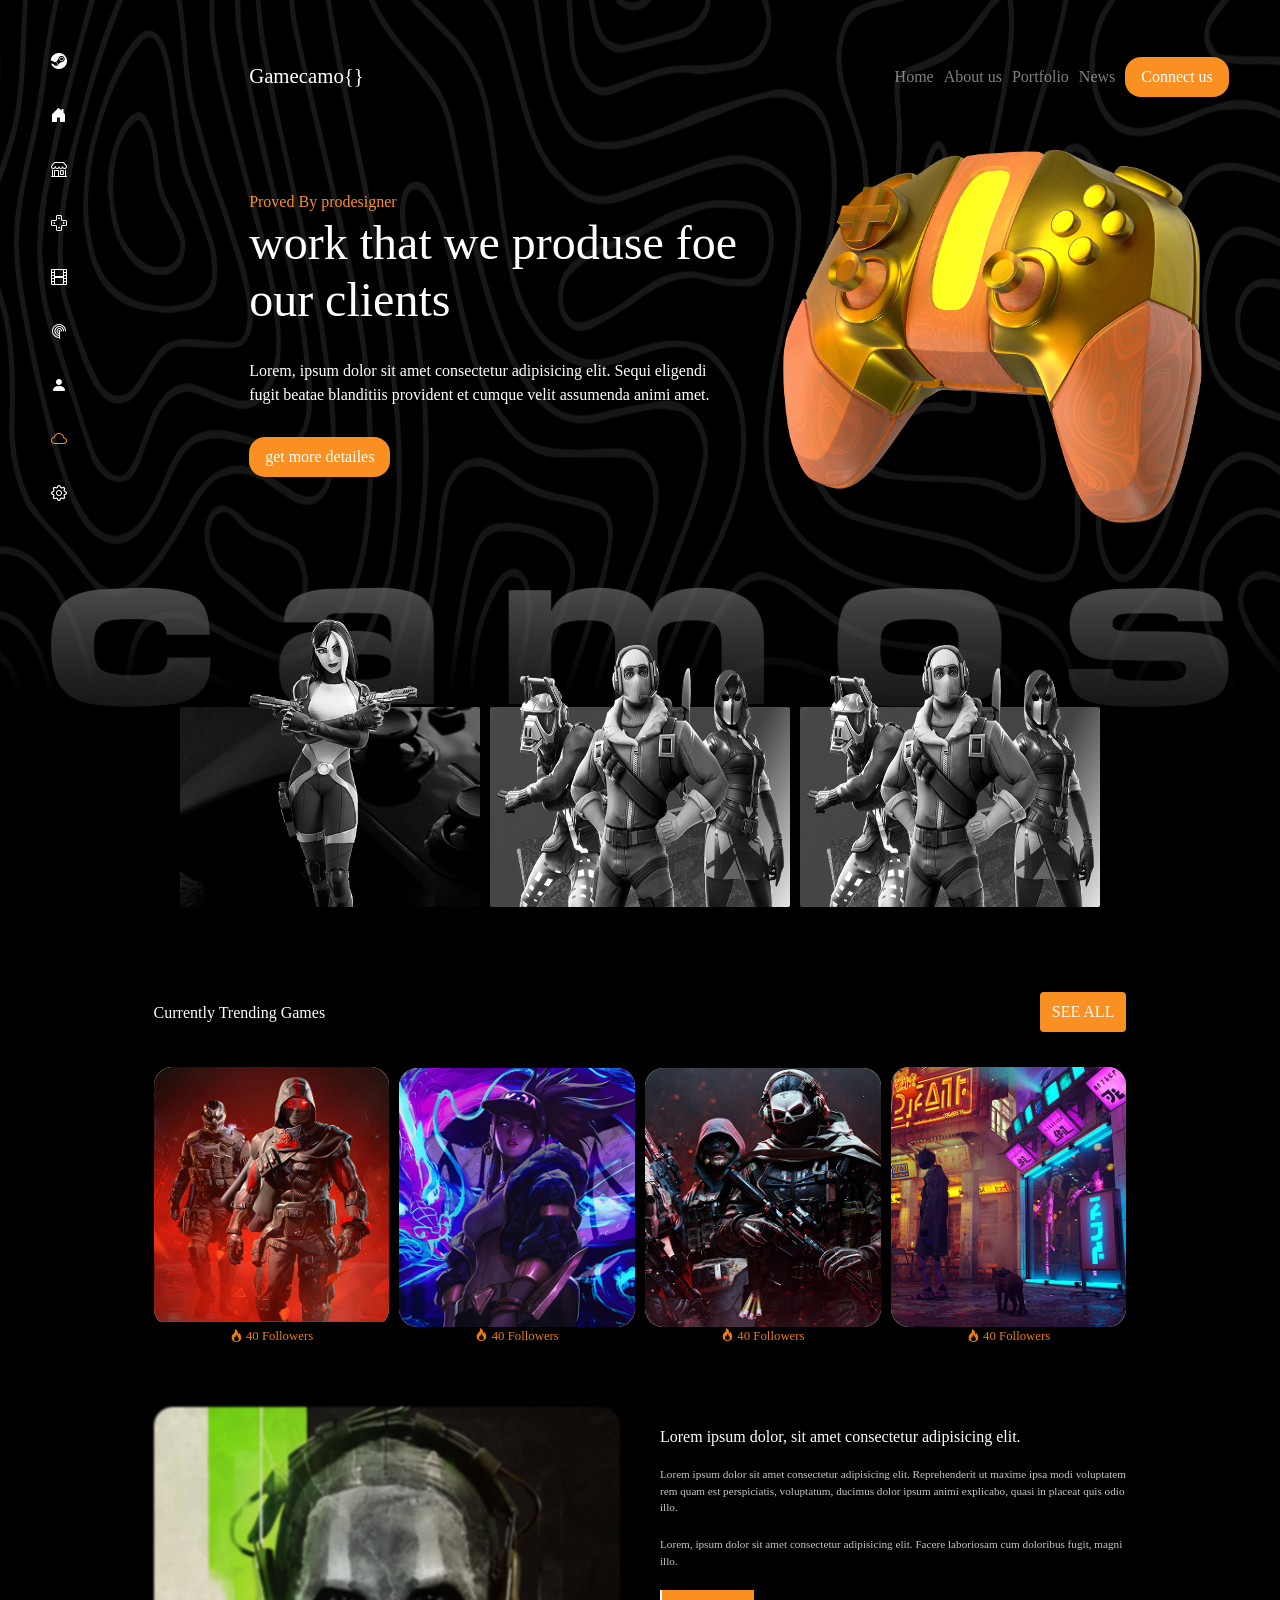
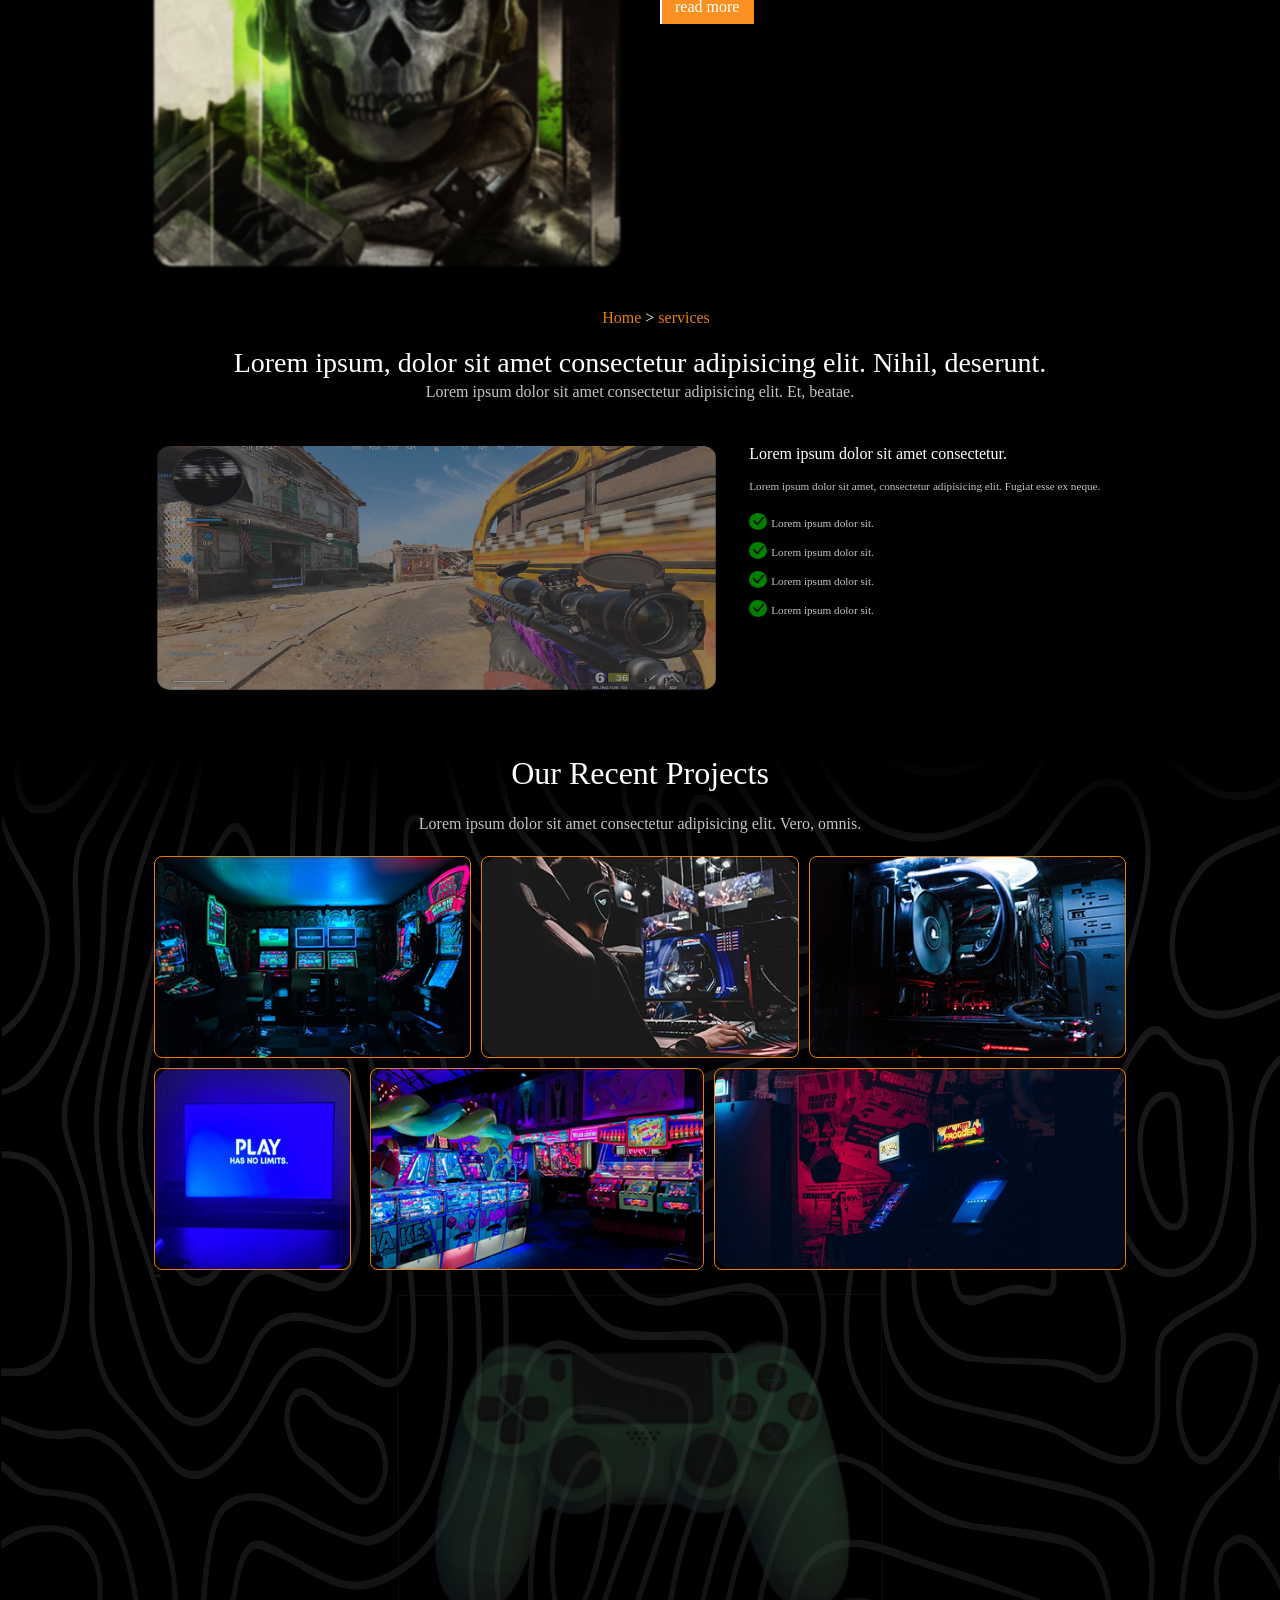
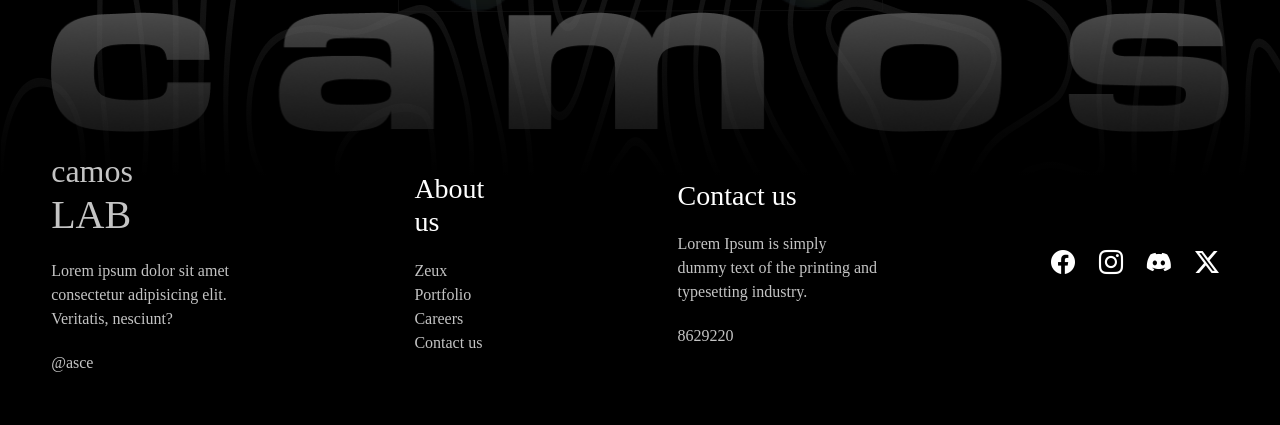
==== index.html @ ca94d0db "gaming-platform" ====
<!DOCTYPE html>
<html lang="en">

<head>
    <meta charset="UTF-8">
    <meta name="viewport" content="width=device-width, initial-scale=1.0">
    <meta name="keywords" content="gaming platform, online games, play online, competitive gaming, game library">
    <meta name="description"content="A next-level gaming platform where you can play, compete, and connect with gamers worldwide.">
    <meta name="author" content="Alireza">
    <link rel="stylesheet" href="./node_modules/bootstrap/dist/css/bootstrap.min.css">
    <link rel="stylesheet" href="https://cdn.jsdelivr.net/npm/bootstrap-icons@1.13.1/font/bootstrap-icons.min.css">
    <link rel="stylesheet" href="./main/main.css">
    <title>gaming platform</title>
</head>

<body>
    <header class="header">
        <div class="mobile_menu">
            <label for="search"><i class="bi bi-search"></i></label>
            <input type="search" id="search">
            <button type="button" class="btn " data-bs-toggle="modal" data-bs-target="#exampleModal">
                discover
                <i class="bi bi-chevron-down"></i>
            </button>
        </div>
        <div class="container_2">
            <div class="header__grid_show">
                <nav class="header__grid_show--navbar">
                    <h1>Gamecamo{}</h1>
                    <nav>
                        <ul>
                            <li><a href="#">
                                    <div class="line"></div>
                                    Home
                                </a></li>
                            <li><a href="#">
                                    <div class="line"></div>
                                    About us
                                </a></li>
                            <li><a href="#">
                                    <div class="line"></div>
                                    Portfolio
                                </a></li>
                            <li><a href="#">
                                    <div class="line"></div>
                                    News
                                </a></li>
                        </ul>
                        <button>Connect us</button>
                    </nav>
                </nav>
                <section class="header__grid_show--icons">
                    <a href="#"><i class="bi bi-steam"></i></a>
                    <a href="#"><i class="bi bi-house-door-fill"></i></a>
                    <a href="#"><i class="bi bi-shop"></i></a>
                    <a href="#"><i class="bi bi-dpad"></i></a>
                    <a href="#"><i class="bi bi-film"></i></a>
                    <a href="#"><i class="bi bi-radar"></i></a>
                    <a href="#"><i class="bi bi-person-fill"></i></a>
                    <a href="#"><i class="bi bi-cloud"></i></a>
                    <a href="#"><i class="bi bi-gear"></i></a>
                </section>
                <section class="header__grid_show--gamepad">
                    <div class="gamepad_texts">
                        <span>Proved By prodesigner</span>
                        <h1>work that we produse foe our clients</h1>
                        <p>Lorem, ipsum dolor sit amet consectetur adipisicing elit. Sequi eligendi fugit beatae
                            blanditiis provident et cumque velit assumenda animi amet.</p>
                        <button>get more detailes</button>
                    </div>
                    <div class="gamepad_img">
                        <img src="./img/Joystick 1.png" alt="gold_game_pad" loading="lazy">
                    </div>
                </section>
            </div>
        </div>
    </header>
    <div class="modal fade" id="exampleModal" tabindex="-1" aria-labelledby="exampleModalLabel" aria-hidden="true">
        <div class="modal-dialog">
            <div class="modal-content">
                <div class="modal-body">
                    <h3><a href="#">discover</a></h3>
                    <h3><a href="#">browse</a></h3>
                    <h3><a href="#">news</a></h3>
                </div>
            </div>
        </div>
    </div>
    <section class="camos_gallery">
        <div class="container_2">
            <div class="gallery_section">
                <div class="gallery_section__camos_top">
                    <img src="./img/camos.png" alt="camos" loading="lazy">
                </div>
                <div class="gallery_section__gallery_bottom">
                    <div class="gallery_section__gallery_bottom--bg_images">
                        <img src="./img/Fortnite-Skin-PNG-HD 1.png" alt="skin_fortnite" loading="lazy">
                    </div>
                    <div class="gallery_section__gallery_bottom--bg_images2">
                        <img src="./img/Fortnite-Transparent 1.png" alt="skin_fortnite" loading="lazy">
                    </div>
                    <div class="gallery_section__gallery_bottom--bg_images3">
                        <img src="./img/Fortnite-Transparent 1.png" alt="skin_fortnite" loading="lazy">
                    </div>
                </div>
            </div>
        </div>
    </section>
    <section class="games">
        <div class="container_1">
            <div class="trending">
                <div class="trending__top">
                    <h5>Currently Trending Games</h5>
                    <button>SEE ALL</button>
                </div>
                <div class="trending__games">
                    <div class="trending__games--trends">
                        <img src="./img/sec_2_1.png" alt="game1" loading="lazy">
                        <div class="text_trends">
                            <i class="bi bi-fire"></i>
                            <span>40 Followers</span>
                        </div>
                    </div>
                    <div class="trending__games--trends">
                        <img src="./img/sec_2_2.png" alt="game1" loading="lazy">
                        <div class="text_trends">
                            <i class="bi bi-fire"></i>
                            <span>40 Followers</span>
                        </div>
                    </div>
                    <div class="trending__games--trends">
                        <img src="./img/sec_2_3.png" alt="game1" loading="lazy">
                        <div class="text_trends">
                            <i class="bi bi-fire"></i>
                            <span>40 Followers</span>
                        </div>
                    </div>
                    <div class="trending__games--trends">
                        <img src="./img/sec_2_4.png" alt="game1" loading="lazy">
                        <div class="text_trends">
                            <i class="bi bi-fire"></i>
                            <span>40 Followers</span>
                        </div>
                    </div>
                </div>
            </div>
        </div>
    </section>
    <section class="call_of_duty">
        <div class="container_1">
            <div class="ghost">
                <div class="ghost__image">
                    <img src="./img/sec_3_ghost.png" alt="ghost" loading="lazy">
                </div>
                <div class="ghost__texts">
                    <h5>Lorem ipsum dolor, sit amet consectetur adipisicing elit.</h5>
                    <p>Lorem ipsum dolor sit amet consectetur adipisicing elit. Reprehenderit ut maxime ipsa modi
                        voluptatem rem quam est perspiciatis, voluptatum, ducimus dolor ipsum animi explicabo, quasi in
                        placeat quis odio illo.</p>
                    <p>Lorem, ipsum dolor sit amet consectetur adipisicing elit. Facere laboriosam cum doloribus fugit,
                        magni illo.</p>
                    <button>read more</button>
                </div>
            </div>
        </div>
    </section>
    <section class="gameplay">
        <div class="container_1">
            <div class="sec_gameplay">
                <nav class="sec_gameplay__breakcrump">
                    <ol>
                        <li><a href="#">Home</a></li>
                        <span>></span>
                        <li><a href="#">services</a></li>
                    </ol>
                </nav>
                <h3>Lorem ipsum, dolor sit amet consectetur adipisicing elit. Nihil, deserunt.</h3>
                <p>Lorem ipsum dolor sit amet consectetur adipisicing elit. Et, beatae.</p>
                <div class="sec_gameplay__about_game">
                    <div class="sec_gameplay__about_game--video_game">
                        <img src="./img/sec_4_gameplay.png" alt="gameplay" loading="lazy">
                    </div>
                    <div class="sec_gameplay__about_game--rating_game">
                        <h2>Lorem ipsum dolor sit amet consectetur.</h2>
                        <p>Lorem ipsum dolor sit amet, consectetur adipisicing elit. Fugiat esse ex neque.</p>
                        <div class="game_checks">
                            <i class="bi bi-check-lg"></i>
                            <span>Lorem ipsum dolor sit.</span>
                        </div>
                        <div class="game_checks">
                            <i class="bi bi-check-lg"></i>
                            <span>Lorem ipsum dolor sit.</span>
                        </div>
                        <div class="game_checks">
                            <i class="bi bi-check-lg"></i>
                            <span>Lorem ipsum dolor sit.</span>
                        </div>
                        <div class="game_checks">
                            <i class="bi bi-check-lg"></i>
                            <span>Lorem ipsum dolor sit.</span>
                        </div>
                    </div>
                </div>
            </div>
        </div>
    </section>
    <section class="pastime">
        <div class="container_1">
            <section class="gallery_grid">
                <h2>Our Recent Projects</h2>
                <p>Lorem ipsum dolor sit amet consectetur adipisicing elit. Vero, omnis.</p>
                <div class="gallery_grid__grid_images">
                    <img class="gallery_grid__grid_images--image1" src="./img/sec_5_grid_img1.png" alt="game_setup"
                        loading="lazy">
                    <img class="gallery_grid__grid_images--image2" src="./img/sec_5_grid_img2.png" alt="gamer"
                        loading="lazy">
                    <img class="gallery_grid__grid_images--image3" src="./img/sec_5_grid_img3.png" alt="pc"
                        loading="lazy">
                    <img class="gallery_grid__grid_images--image4" src="./img/sec_5_grid_img4.png" alt="ps_screen"
                        loading="lazy">
                    <img class="gallery_grid__grid_images--image5" src="./img/sec_5_grid_img5.png" alt="gamenet"
                        loading="lazy">
                    <img class="gallery_grid__grid_images--image6" src="./img/sec_5_grid_img6.png" alt="consule"
                        loading="lazy">
                </div>
                <div id="carouselExampleIndicators" class="carousel slide">
                    <div class="carousel-indicators">
                        <button type="button" data-bs-target="#carouselExampleIndicators" data-bs-slide-to="0"
                            class="active bg-primary" aria-current="true" aria-label="Slide 1"></button>
                        <button type="button" data-bs-target="#carouselExampleIndicators" data-bs-slide-to="1"
                            aria-label="Slide 2" class="bg-primary"></button>
                        <button type="button" data-bs-target="#carouselExampleIndicators" data-bs-slide-to="2"
                            aria-label="Slide 3" class="bg-primary"></button>
                    </div>
                    <div class="carousel-inner">
                        <div class="carousel-item active">
                            <img src="./img/ghost.avif" class="d-block w-50 mx-auto rounded" alt="ghost-of-tsushima" loading="lazy">
                        </div>
                        <div class="carousel-item">
                            <img src="./img/godofwar.avif" class="d-block w-50 mx-auto rounded" alt="god-of-war" loading="lazy">
                        </div>
                        <div class="carousel-item">
                            <img src="./img/EGS_AlanWakealan_wake.jpg" class="d-block w-50 mx-auto rounded" alt="alan-wake" loading="lazy">
                        </div>
                    </div>
                </div>ّ
            </section>
            <section class="pastime_bottom">
                <img class="pastime_bottom__gamepad" src="./img/game_pad.png" alt="gamepad_opacity_50" loading="lazy">
            </section>
        </div>
    </section>
    <footer class="footer">
        <div class="container_2">
            <div class="footer_items">
                <div class="footer_items__image">
                    <img src="./img/camos.png" alt="camos" loading="lazy">
                </div>
                <div class="footer_items__lists">
                    <div class="footer_items__lists--list_1">
                        <h2>camos</h2>
                        <h1>lab</h1>
                        <p>Lorem ipsum dolor sit amet consectetur adipisicing elit. Veritatis, nesciunt?</p>
                        <span>@asce</span>
                    </div>
                    <div class="footer_items__lists--list_2">
                        <h3>About us</h3>
                        <ul>
                            <li><a href="#">Zeux</a></li>
                            <li><a href="#">Portfolio</a></li>
                            <li><a href="#">Careers</a></li>
                            <li><a href="#">Contact us</a></li>
                        </ul>
                    </div>
                    <div class="footer_items__lists--list_3">
                        <h3>Contact us</h3>
                        <p>Lorem Ipsum is simply dummy text of the printing and typesetting industry. </p>
                        <span>8629220</span>
                    </div>
                    <div class="footer_items__lists--list_4">
                        <a href="#">
                            <i class="bi bi-facebook"></i>
                        </a>
                        <a href="#">
                            <i class="bi bi-instagram"></i>
                        </a>
                        <a href="#">
                            <i class="bi bi-discord"></i>
                        </a>
                        <a href="#">
                            <i class="bi bi-twitter-x"></i>
                        </a>

                    </div>
                </div>
            </div>
        </div>
    </footer>
    <script src="./node_modules/bootstrap/dist/js/bootstrap.bundle.js"></script>
</body>

</html>
---- main/main.css ----
body {
  margin: 0;
}

p, h1, h2, h3, h4, h5, h6, figure {
  margin: 0;
  padding: 0;
}

ul {
  margin: 0;
  padding: 0;
}

@font-face {
  font-family: "yekan";
  src: url(../font/Yekan.woff);
  src: url(../font/Yekan.ttf);
  src: url(../font/Yekan.eot);
}
* {
  box-sizing: border-box;
  font-family: "yekan";
  scroll-behavior: smooth;
}

.container_1 {
  margin: 0 12%;
}

.container_2 {
  margin: 0 4%;
}

body {
  overflow-x: hidden;
}

.buttons, .header__grid_show--gamepad .gamepad_texts > button, .header__grid_show--navbar > nav > button {
  font-weight: 500;
  background-color: #FA9021;
  color: #FFFFFF;
  padding: 8px 16px;
  border-radius: 16px;
  border: none;
  cursor: pointer;
  transition: all 0.2s ease-in-out;
}
.buttons:hover, .header__grid_show--gamepad .gamepad_texts > button:hover, .header__grid_show--navbar > nav > button:hover {
  background-color: #FFFFFF;
  color: #000000;
  transition: all 0.2s ease-in-out;
}

.header {
  background-color: #000000;
  background-image: url(../img/VECTOR.png);
  background-repeat: repeat-x;
  background-position: center;
  padding-bottom: 100px;
}
.header .mobile_menu {
  display: none;
}
.header__grid_show {
  display: grid;
  grid-template-columns: repeat(6, 1fr);
  grid-template-rows: repeat(5, 1fr);
  grid-column-gap: 10px;
  grid-row-gap: 0px;
}
.header__grid_show--navbar {
  grid-area: 1/2/2/7;
  display: flex;
  align-items: center;
  justify-content: space-between;
  padding: 20px 0 0 0;
}
.header__grid_show--navbar > h1 {
  color: #FFFFFF;
  font-size: 1.3rem;
  cursor: pointer;
}
.header__grid_show--navbar > nav {
  display: flex;
  align-items: center;
  gap: 10px;
}
.header__grid_show--navbar > nav > ul {
  display: flex;
  align-items: center;
  gap: 10px;
  list-style: none;
}
.header__grid_show--navbar > nav > ul > li > a {
  position: relative;
  color: #FFFFFF;
  opacity: 0.5;
  text-decoration: none;
  transition: all 0.2s ease-in-out;
  -o-transition: all 0.2s ease-in-out;
  -ms-transition: all 0.2s ease-in-out;
  -moz-transition: all 0.2s ease-in-out;
  -webkit-transition: all 0.2s ease-in-out;
}
.header__grid_show--navbar > nav > ul > li > a:hover {
  opacity: 1;
}
.header__grid_show--navbar > nav > ul > li > a:hover .line {
  width: 100%;
}
.header__grid_show--navbar > nav > ul > li > a .line {
  position: absolute;
  left: 0;
  bottom: 0;
  background-color: #FA9021;
  width: 0%;
  height: 1px;
  transition: all 0.2s ease-in-out;
  -o-transition: all 0.2s ease-in-out;
  -ms-transition: all 0.2s ease-in-out;
  -moz-transition: all 0.2s ease-in-out;
  -webkit-transition: all 0.2s ease-in-out;
}
.header__grid_show--icons {
  grid-area: 1/1/6/2;
  padding-top: 20px;
}
.header__grid_show--icons > a {
  text-decoration: none;
  color: #FFFFFF;
  display: block;
  margin-top: 30px;
  transition: all 0.2s ease-in-out;
  -o-transition: all 0.2s ease-in-out;
  -ms-transition: all 0.2s ease-in-out;
  -moz-transition: all 0.2s ease-in-out;
  -webkit-transition: all 0.2s ease-in-out;
}
.header__grid_show--icons > a:hover {
  color: #FA9021;
  transform: scale(1.02);
}
.header__grid_show--icons > a:nth-child(8) {
  color: #FA9021;
}
.header__grid_show--icons > a:nth-child(8):hover {
  color: #FFFFFF;
  filter: drop-shadow(0px 0px 2px #FA9021);
}
.header__grid_show--gamepad {
  grid-area: 2/2/5/7;
  display: flex;
  align-items: center;
  justify-content: start;
  width: 100%;
}
.header__grid_show--gamepad .gamepad_texts {
  width: 50%;
}
.header__grid_show--gamepad .gamepad_texts > span {
  color: #FA9021;
}
.header__grid_show--gamepad .gamepad_texts > h1 {
  color: #FFFFFF;
  font-size: 3rem;
}
.header__grid_show--gamepad .gamepad_texts p {
  color: #FFFFFF;
  padding: 30px 0;
}
.header__grid_show--gamepad .gamepad_img {
  width: 50%;
}
.header__grid_show--gamepad .gamepad_img > img {
  width: 100%;
  height: 400px;
  -o-object-fit: contain;
     object-fit: contain;
}

.camos_gallery {
  padding-bottom: 50px;
  margin-top: -180px;
  background: linear-gradient(180deg, rgba(0, 0, 0, 0) 0 10%, #000000 30% 100%);
}
.camos_gallery .gallery_section {
  width: 100%;
}
.camos_gallery .gallery_section__camos_top {
  width: 100%;
}
.camos_gallery .gallery_section__camos_top > img {
  width: 100%;
}
.camos_gallery .gallery_section__gallery_bottom {
  display: flex;
  align-items: end;
  justify-content: center;
  gap: 10px;
  width: 100%;
}
.camos_gallery .gallery_section__gallery_bottom--bg_images {
  filter: grayscale(1);
  width: 300px;
  height: 200px;
  background-image: url(../img/Rectangle\ 9.png);
  background-repeat: no-repeat;
  background-position-y: start;
  background-position-x: center;
  border-radius: 2px;
  transition: all 0.2s ease-in-out;
  -o-transition: all 0.2s ease-in-out;
  -ms-transition: all 0.2s ease-in-out;
  -moz-transition: all 0.2s ease-in-out;
  -webkit-transition: all 0.2s ease-in-out;
}
.camos_gallery .gallery_section__gallery_bottom--bg_images:hover {
  filter: grayscale(0);
}
.camos_gallery .gallery_section__gallery_bottom--bg_images > img {
  height: 300px;
  width: 100%;
  position: relative;
  bottom: 100px;
}
.camos_gallery .gallery_section__gallery_bottom--bg_images2 {
  filter: grayscale(1);
  width: 300px;
  height: 200px;
  background-image: url(../img/gradiand_bg.png);
  background-repeat: no-repeat;
  background-position-y: bottom;
  background-position-x: center;
  border-radius: 2px;
  transition: all 0.2s ease-in-out;
  -o-transition: all 0.2s ease-in-out;
  -ms-transition: all 0.2s ease-in-out;
  -moz-transition: all 0.2s ease-in-out;
  -webkit-transition: all 0.2s ease-in-out;
}
.camos_gallery .gallery_section__gallery_bottom--bg_images2:hover {
  filter: grayscale(0);
}
.camos_gallery .gallery_section__gallery_bottom--bg_images2 > img {
  width: 100%;
  height: 300px;
  position: relative;
  bottom: 100px;
}
.camos_gallery .gallery_section__gallery_bottom--bg_images3 {
  filter: grayscale(1);
  width: 300px;
  height: 200px;
  background-image: url(../img/gradiand_bg.png);
  background-repeat: no-repeat;
  background-position-y: bottom;
  background-position-x: center;
  border-radius: 2px;
  transition: all 0.2s ease-in-out;
  -o-transition: all 0.2s ease-in-out;
  -ms-transition: all 0.2s ease-in-out;
  -moz-transition: all 0.2s ease-in-out;
  -webkit-transition: all 0.2s ease-in-out;
}
.camos_gallery .gallery_section__gallery_bottom--bg_images3:hover {
  filter: grayscale(0);
}
.camos_gallery .gallery_section__gallery_bottom--bg_images3 > img {
  height: 300px;
  width: 100%;
  position: relative;
  bottom: 100px;
}

.games {
  padding: 20px 0;
  background-color: #000000;
}
.games .trending__top {
  display: flex;
  align-items: center;
  justify-content: space-between;
}
.games .trending__top > h5 {
  color: #FFFFFF;
  margin: 15px 0;
  font-size: 1rem;
}
.games .trending__top > button {
  background-color: #FA9021;
  color: #FFFFFF;
  margin: 15px 0;
  padding: 8px 12px;
  border: none;
  border-radius: 4px;
  box-shadow: inset 0 0 0 #FFFFFF;
  transition: all 0.4s ease-in-out;
  -o-transition: all 0.4s ease-in-out;
  -ms-transition: all 0.4s ease-in-out;
  -moz-transition: all 0.4s ease-in-out;
  -webkit-transition: all 0.4s ease-in-out;
}
.games .trending__top > button:hover {
  color: #E87D0E;
  box-shadow: inset 0 -40px 0 #FFFFFF;
}
.games .trending__games {
  display: flex;
  align-items: center;
  margin: 20px 0;
  gap: 10px;
  width: 100%;
}
.games .trending__games--trends {
  width: 25%;
}
.games .trending__games--trends > img {
  width: 100%;
  filter: drop-shadow(0 0 0 whitesmoke);
  transform: translate(0px);
  transition: all 0.2s ease-in-out;
  -o-transition: all 0.2s ease-in-out;
  -ms-transition: all 0.2s ease-in-out;
  -moz-transition: all 0.2s ease-in-out;
  -webkit-transition: all 0.2s ease-in-out;
}
.games .trending__games--trends > img:hover {
  filter: drop-shadow(0 0 2px whitesmoke);
  transform: translateY(-5px);
}
.games .trending__games--trends .text_trends {
  color: #E87D0E;
  text-align: center;
  font-size: 0.8rem;
}

.call_of_duty {
  padding: 20px 0;
  background-color: #000000;
}
.call_of_duty .ghost {
  display: flex;
  align-items: start;
  gap: 40px;
  width: 100%;
}
.call_of_duty .ghost:hover .ghost__image {
  filter: blur(0px);
}
.call_of_duty .ghost__image {
  width: 50%;
  filter: blur(1px);
  transition: all 0.3s ease-in-out;
  -o-transition: all 0.3s ease-in-out;
  -ms-transition: all 0.3s ease-in-out;
  -moz-transition: all 0.3s ease-in-out;
  -webkit-transition: all 0.3s ease-in-out;
}
.call_of_duty .ghost__image > img {
  width: 100%;
}
.call_of_duty .ghost__texts {
  width: 50%;
  color: #FFFFFF;
}
.call_of_duty .ghost__texts > h5 {
  font-size: 1rem;
  margin: 20px 0;
}
.call_of_duty .ghost__texts > p {
  font-size: 0.7rem;
  margin: 20px 0;
  font-weight: 100;
  color: #C4C4C4;
}
.call_of_duty .ghost__texts > button {
  border: none;
  padding: 5px 15px;
  background-color: #FA9021;
  color: #FFFFFF;
  cursor: pointer;
  box-shadow: inset 2px 0 0 #FFFFFF;
  transition: all 0.2s ease-in-out;
  -o-transition: all 0.2s ease-in-out;
  -ms-transition: all 0.2s ease-in-out;
  -moz-transition: all 0.2s ease-in-out;
  -webkit-transition: all 0.2s ease-in-out;
}
.call_of_duty .ghost__texts > button:hover {
  box-shadow: inset 90px 0 10px #FFFFFF;
  color: #E87D0E;
}

.gameplay {
  padding: 20px 0;
  background-color: #000000;
}
.gameplay .sec_gameplay {
  text-align: center;
  color: #FFFFFF;
}
.gameplay .sec_gameplay__breakcrump > ol {
  display: flex;
  justify-content: center;
  gap: 4px;
  list-style: none;
}
.gameplay .sec_gameplay__breakcrump > ol > li > a {
  color: #FFFFFF;
  text-decoration: none;
  color: #E87D0E;
  transition: all 0.2s ease-in-out;
  -o-transition: all 0.2s ease-in-out;
  -ms-transition: all 0.2s ease-in-out;
  -moz-transition: all 0.2s ease-in-out;
  -webkit-transition: all 0.2s ease-in-out;
}
.gameplay .sec_gameplay__breakcrump > ol > li > a:hover {
  color: #C4C4C4;
}
.gameplay .sec_gameplay > p {
  color: #C4C4C4;
}
.gameplay .sec_gameplay__about_game {
  display: flex;
  align-items: start;
  gap: 30px;
  width: 100%;
  margin: 40px 0;
}
.gameplay .sec_gameplay__about_game--video_game {
  width: 60%;
}
.gameplay .sec_gameplay__about_game--video_game > img {
  width: 100%;
  height: 250px;
  -o-object-fit: fill;
     object-fit: fill;
}
.gameplay .sec_gameplay__about_game--rating_game {
  width: 40%;
  text-align: start;
}
.gameplay .sec_gameplay__about_game--rating_game > h2 {
  font-size: 1rem;
  margin-bottom: 15px;
}
.gameplay .sec_gameplay__about_game--rating_game > p {
  font-size: 0.7rem;
  color: #C4C4C4;
  margin-bottom: 15px;
}
.gameplay .sec_gameplay__about_game--rating_game .game_checks {
  margin-bottom: 5px;
}
.gameplay .sec_gameplay__about_game--rating_game .game_checks > i {
  background-color: green;
  color: #000000;
  border-radius: 50%;
  padding: 0 1px;
}
.gameplay .sec_gameplay__about_game--rating_game .game_checks > span {
  font-size: 0.7rem;
  color: #C4C4C4;
}

.pastime {
  background-color: #000000;
  background-image: url(../img/VECTOR.png);
  position: relative;
  padding-bottom: 200px;
}
.pastime::after {
  content: "";
  background: linear-gradient(180deg, #000000 0, rgba(255, 255, 255, 0) 10% 100%);
  position: absolute;
  inset: 0;
  z-index: 1;
}
.pastime .gallery_grid > h2 {
  text-align: center;
  color: #FFFFFF;
  z-index: 2;
  position: relative;
}
.pastime .gallery_grid > p {
  text-align: center;
  color: #C4C4C4;
  padding: 20px 0;
  z-index: 2;
  position: relative;
}
.pastime .gallery_grid__grid_images {
  display: grid;
  grid-template-columns: repeat(3, 1fr);
  grid-template-rows: repeat(2, 1fr);
  grid-column-gap: 10px;
  grid-row-gap: 10px;
  width: 100%;
}
.pastime .gallery_grid__grid_images--image1 {
  width: 100%;
  height: 100%;
  grid-area: 1/1/2/2;
  border: 1px solid #E87D0E;
  border-radius: 8px;
}
.pastime .gallery_grid__grid_images--image2 {
  width: 100%;
  height: 100%;
  grid-area: 1/2/2/3;
  border: 1px solid #E87D0E;
  border-radius: 8px;
}
.pastime .gallery_grid__grid_images--image3 {
  width: 100%;
  height: 100%;
  grid-area: 1/3/2/4;
  border: 1px solid #E87D0E;
  border-radius: 8px;
}
.pastime .gallery_grid__grid_images--image4 {
  width: 62%;
  height: 100%;
  grid-area: 2/1/3/2;
  border: 1px solid #E87D0E;
  border-radius: 8px;
}
.pastime .gallery_grid__grid_images--image5 {
  width: 105%;
  height: 100%;
  grid-area: 2/2/3/3;
  margin-left: -35%;
  border: 1px solid #E87D0E;
  border-radius: 8px;
}
.pastime .gallery_grid__grid_images--image6 {
  width: 130%;
  height: 100%;
  grid-area: 2/3/3/4;
  margin-left: -30%;
  border: 1px solid #E87D0E;
  border-radius: 8px;
}
.pastime .gallery_grid .slide {
  display: none;
}
.pastime .pastime_bottom {
  display: flex;
  flex-direction: column;
  align-items: center;
  width: 100%;
}
.pastime .pastime_bottom__gamepad {
  width: 50%;
  filter: contrast(0.8);
  -o-object-fit: contain;
     object-fit: contain;
}

.footer {
  padding-bottom: 50px;
  margin-top: -200px;
  position: relative;
  background: linear-gradient(180deg, rgba(0, 0, 0, 0) 0, #000000 40% 100%);
}
.footer .footer_items__image {
  width: 100%;
}
.footer .footer_items__image > img {
  width: 100%;
}
.footer .footer_items__lists {
  display: flex;
  align-items: center;
  justify-content: space-between;
  margin-top: 20px;
}
.footer .footer_items__lists--list_1 {
  width: 200px;
  color: #C4C4C4;
}
.footer .footer_items__lists--list_1 > h2 {
  padding: 0;
  margin: 0;
}
.footer .footer_items__lists--list_1 > h1 {
  padding: 0;
  margin: 0;
  text-transform: uppercase;
}
.footer .footer_items__lists--list_1 > p {
  padding: 20px 0;
}
.footer .footer_items__lists--list_2 {
  width: 100px;
}
.footer .footer_items__lists--list_2 > h3 {
  color: #FFFFFF;
  margin-bottom: 20px;
}
.footer .footer_items__lists--list_2 > ul {
  color: #FFFFFF;
  list-style: none;
}
.footer .footer_items__lists--list_2 > ul > li > a {
  text-decoration: none;
  color: #C4C4C4;
}
.footer .footer_items__lists--list_2 > ul > li > a:hover {
  color: #E87D0E;
}
.footer .footer_items__lists--list_3 {
  width: 200px;
}
.footer .footer_items__lists--list_3 > h3 {
  color: #FFFFFF;
}
.footer .footer_items__lists--list_3 > p {
  color: #C4C4C4;
  padding-top: 20px;
}
.footer .footer_items__lists--list_3 > span {
  display: block;
  color: #C4C4C4;
  padding-top: 20px;
}
.footer .footer_items__lists--list_4 > a {
  text-decoration: none;
  color: #FFFFFF;
  margin: 10px;
}
.footer .footer_items__lists--list_4 > a:hover {
  color: #FA9021;
}
.footer .footer_items__lists--list_4 > a > i {
  font-size: 1.5rem;
}

@media (max-width: 768px) {
  .header .mobile_menu {
    position: fixed;
    z-index: 9;
    top: 0;
    display: flex;
    justify-content: start;
    align-items: center;
    width: 100%;
    height: 60px;
    background-color: #000000;
  }
  .header .mobile_menu .bi-search {
    color: #FA9021;
    font-size: 1.5rem;
    padding: 0 0 0 40px;
  }
  .header .mobile_menu > input {
    outline: none;
    border: none;
    background-color: #000000;
    color: #FFFFFF;
  }
  .header .mobile_menu > .btn {
    color: #FFFFFF;
  }
  .header__grid_show {
    padding: 60px 0 60px 0;
    display: flex;
  }
  .header__grid_show--navbar {
    display: none;
  }
  .header__grid_show--icons {
    display: block;
    padding-bottom: 40px;
  }
  .header__grid_show--gamepad .gamepad_texts {
    display: none;
  }
  .header__grid_show--gamepad .gamepad_img {
    width: 100%;
    display: flex;
    justify-content: center;
  }
  .modal-body {
    background-color: #000000;
    padding: 20px;
    box-shadow: 0 0 2px #FA9021;
  }
  .modal-body > h3 {
    padding: 10px 0;
    border-style: none none solid none;
    border-color: #FFFFFF;
    border-width: 1px;
  }
  .modal-body > h3 > a {
    text-decoration: none;
    color: #FFFFFF;
    text-transform: capitalize;
  }
  .camos_gallery {
    background: linear-gradient(180deg, rgba(0, 0, 0, 0) 0, #000000 15% 100%);
  }
  .camos_gallery .gallery_section__gallery_bottom {
    flex-direction: column;
    align-items: center;
    gap: 10px;
    width: 70vw;
    margin: 0 auto;
  }
  .camos_gallery .gallery_section__gallery_bottom--bg_images {
    width: 100%;
    height: 300px;
  }
  .camos_gallery .gallery_section__gallery_bottom--bg_images > img {
    height: 400px;
    width: 100%;
  }
  .camos_gallery .gallery_section__gallery_bottom--bg_images2 {
    margin: 60px auto 0 auto;
    width: 70vw;
    height: 300px;
  }
  .camos_gallery .gallery_section__gallery_bottom--bg_images2 > img {
    height: 400px;
    width: 100%;
  }
  .camos_gallery .gallery_section__gallery_bottom--bg_images3 {
    margin: 60px auto 0 auto;
    width: 70vw;
    height: 300px;
  }
  .camos_gallery .gallery_section__gallery_bottom--bg_images3 > img {
    height: 400px;
    width: 100%;
  }
  .call_of_duty .ghost {
    align-items: center;
    flex-direction: column;
  }
  .call_of_duty .ghost__image {
    width: 80%;
    filter: blur(0px);
  }
  .call_of_duty .ghost__texts {
    width: 80%;
  }
  .gameplay .sec_gameplay__about_game {
    display: flex;
    align-items: center;
    flex-direction: column;
    width: 100%;
  }
  .gameplay .sec_gameplay__about_game--video_game {
    width: 80%;
  }
  .gameplay .sec_gameplay__about_game--rating_game {
    width: 60%;
    text-align: center;
  }
  .pastime .gallery_grid__grid_images {
    display: none;
  }
  .pastime .gallery_grid .slide {
    display: block;
  }
  .footer {
    background: linear-gradient(180deg, rgba(0, 0, 0, 0) 0, #000000 25% 100%);
  }
  .footer .footer_items__lists {
    flex-direction: column;
    align-items: start;
    justify-content: start;
  }
  .footer .footer_items__lists--list_1 {
    width: 100%;
  }
  .footer .footer_items__lists--list_2 {
    width: 100%;
  }
  .footer .footer_items__lists--list_3 {
    width: 100%;
  }
  .footer .footer_items__lists--list_4 {
    margin: 30px 0;
  }
}/*# sourceMappingURL=main.css.map */
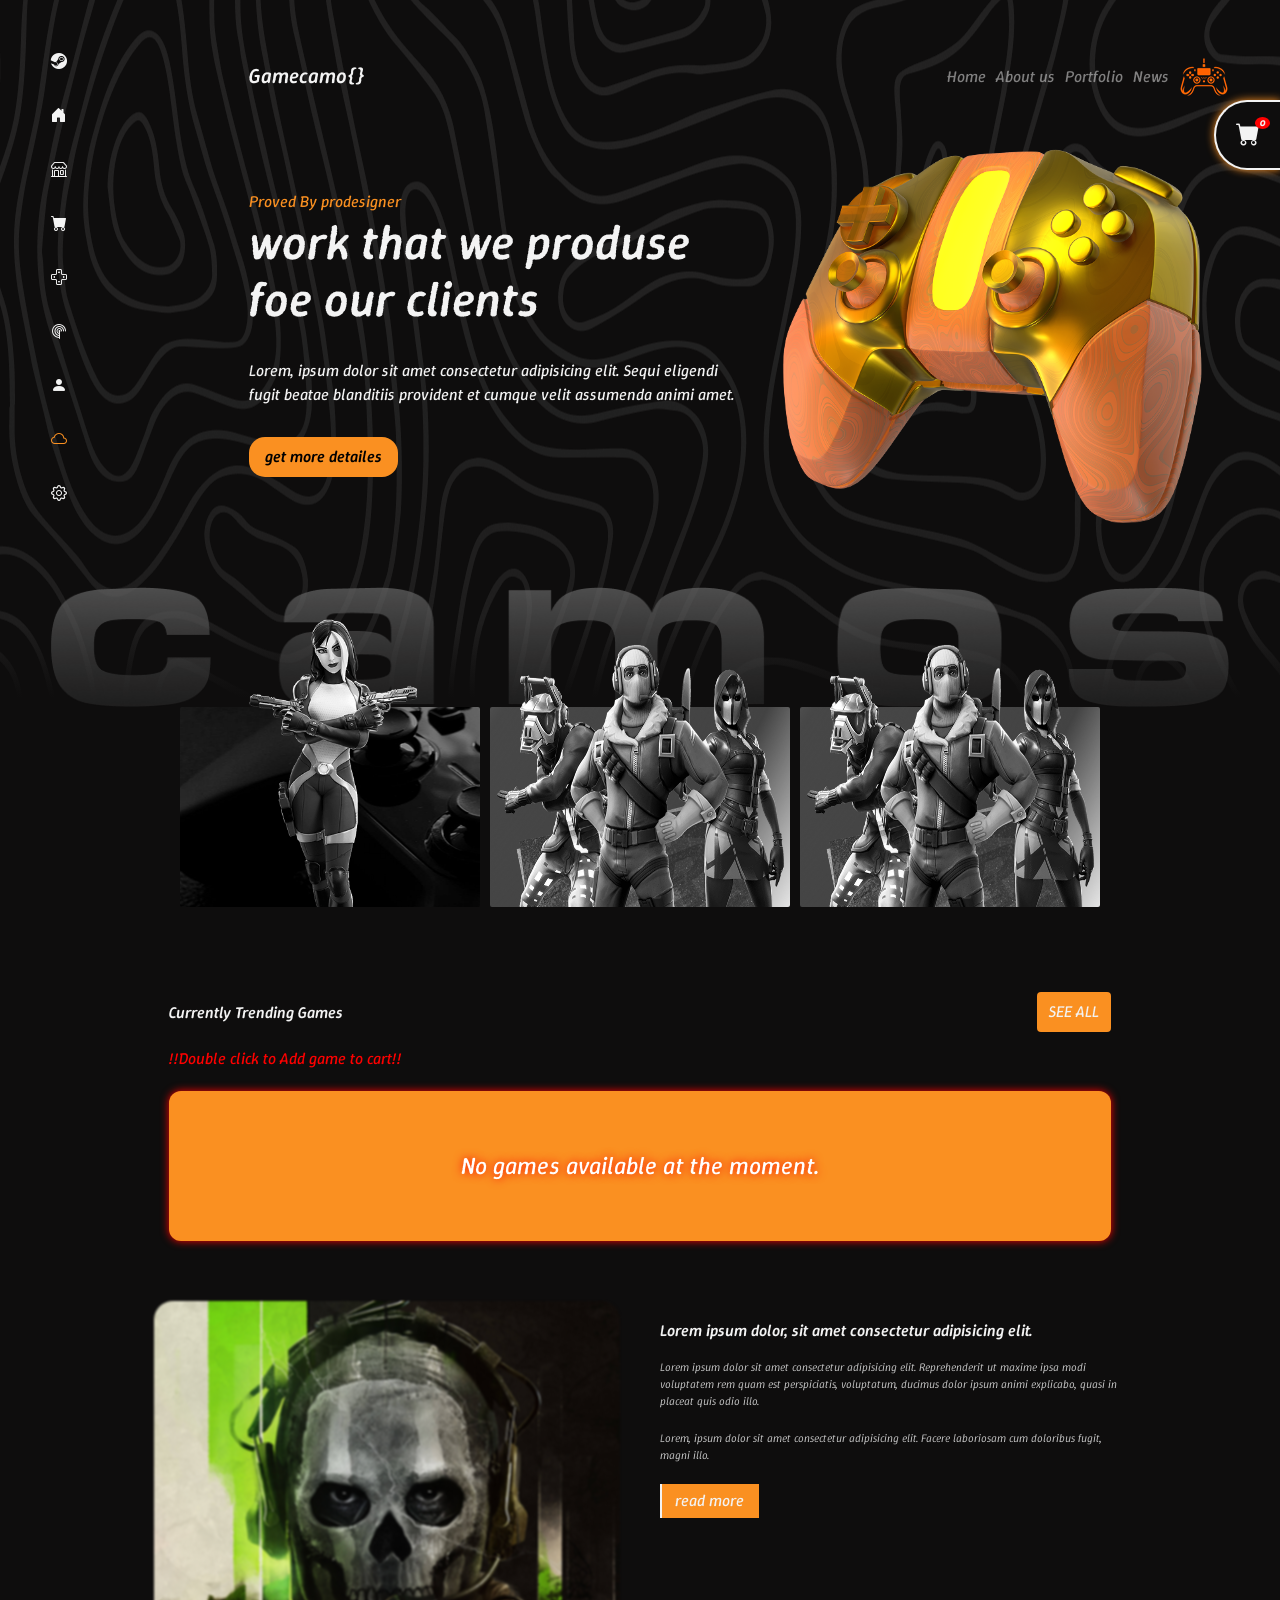
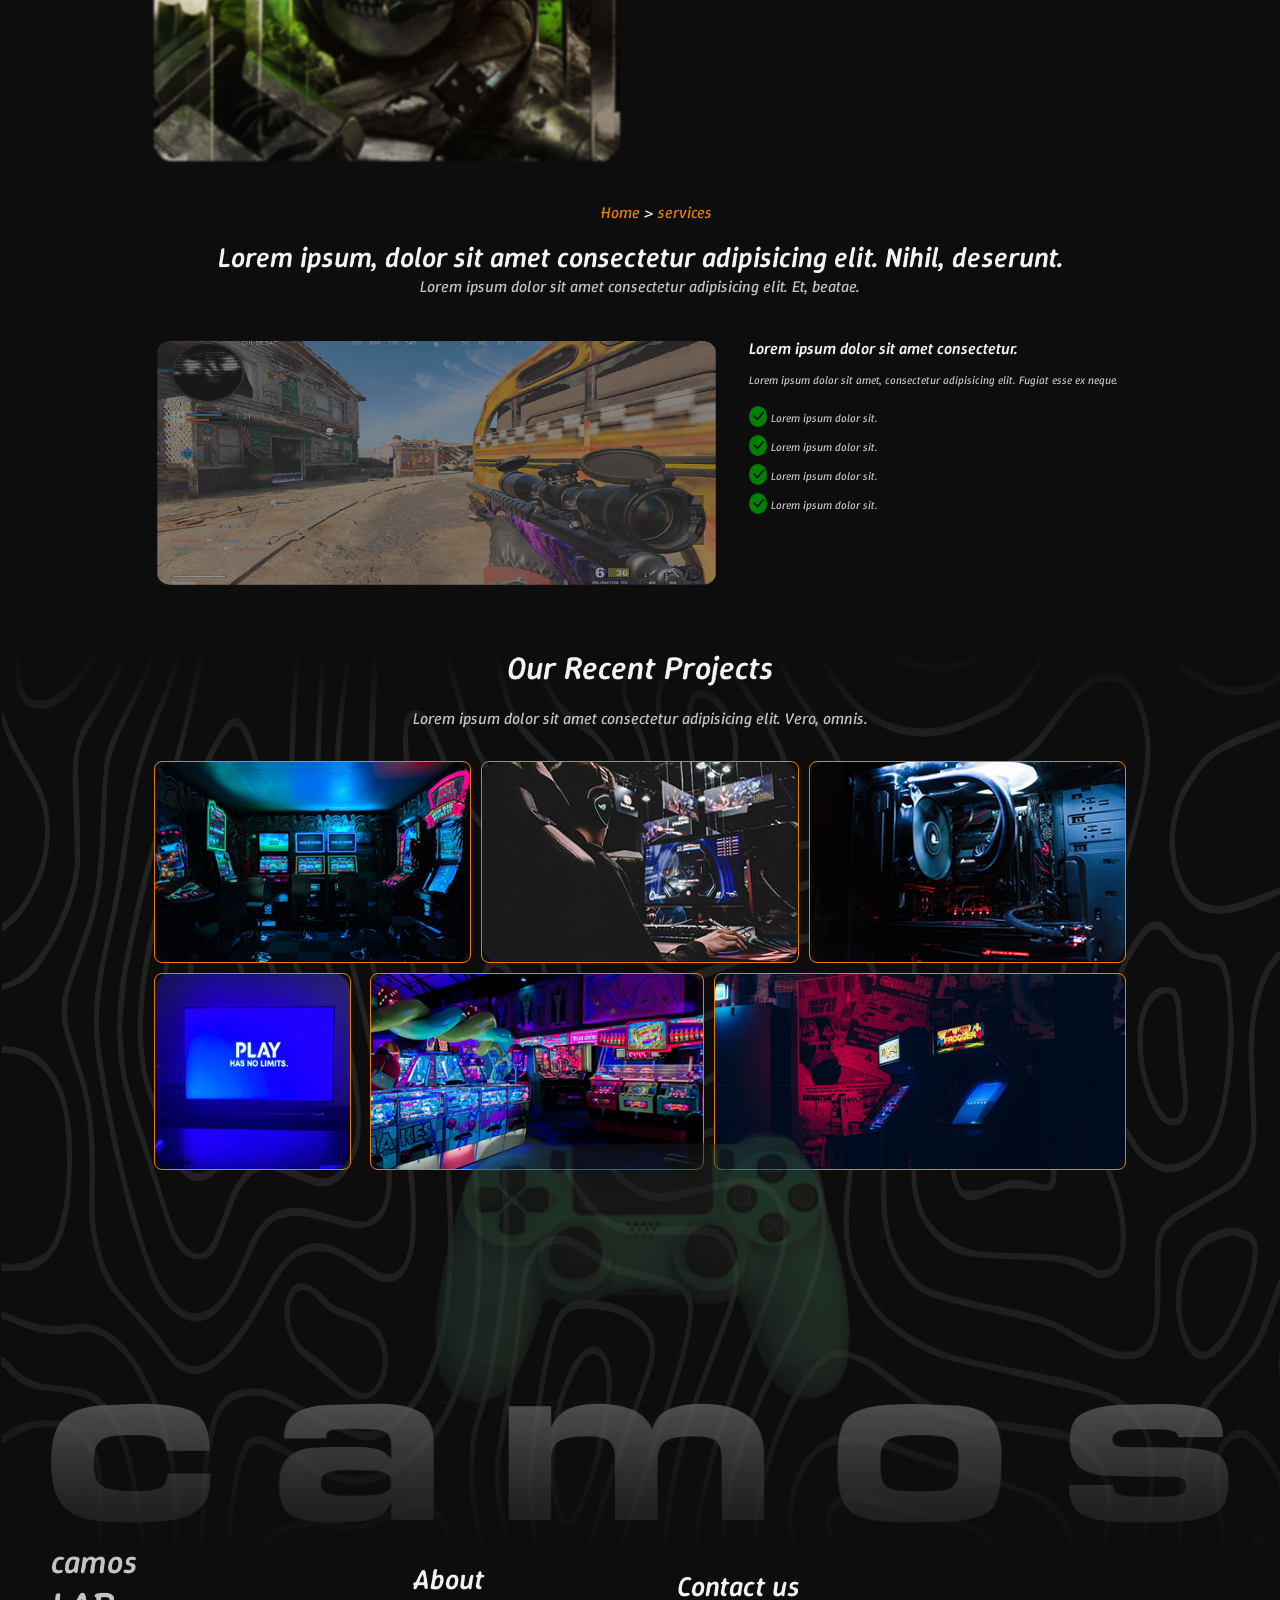
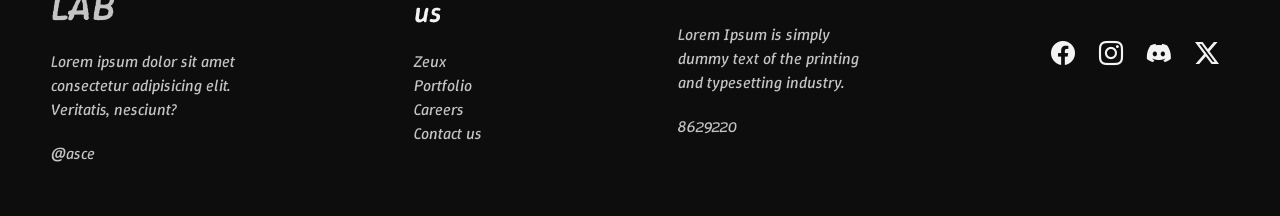
==== commit bbcf7216: "Gaming-platform" ====
--- a/index.html
+++ b/index.html
@@ -5,15 +5,18 @@
     <meta charset="UTF-8">
     <meta name="viewport" content="width=device-width, initial-scale=1.0">
     <meta name="keywords" content="gaming platform, online games, play online, competitive gaming, game library">
-    <meta name="description"content="A next-level gaming platform where you can play, compete, and connect with gamers worldwide.">
+    <meta name="description"
+        content="A next-level gaming platform where you can play, compete, and connect with gamers worldwide.">
     <meta name="author" content="Alireza">
-    <link rel="stylesheet" href="./node_modules/bootstrap/dist/css/bootstrap.min.css">
+    <link rel="Icon" href="./img/favicon.png">
+    <link rel="stylesheet" href="./scr/bootstrap/dist/css/bootstrap.min.css">
     <link rel="stylesheet" href="https://cdn.jsdelivr.net/npm/bootstrap-icons@1.13.1/font/bootstrap-icons.min.css">
     <link rel="stylesheet" href="./main/main.css">
     <title>gaming platform</title>
 </head>
 
 <body>
+    
     <header class="header">
         <div class="mobile_menu">
             <label for="search"><i class="bi bi-search"></i></label>
@@ -22,6 +25,10 @@
                 discover
                 <i class="bi bi-chevron-down"></i>
             </button>
+            <div id="batteryBox">
+                <i class="bi bi-battery-half"></i>
+                <span id="batteryPercent">--%</span>
+            </div>
         </div>
         <div class="container_2">
             <div class="header__grid_show">
@@ -29,32 +36,33 @@
                     <h1>Gamecamo{}</h1>
                     <nav>
                         <ul>
-                            <li><a href="#">
+                            <li><a href="./404_error.html">
                                     <div class="line"></div>
                                     Home
                                 </a></li>
-                            <li><a href="#">
+                            <li><a href="./404_error.html">
                                     <div class="line"></div>
                                     About us
                                 </a></li>
-                            <li><a href="#">
+                            <li><a href="./404_error.html">
                                     <div class="line"></div>
                                     Portfolio
                                 </a></li>
-                            <li><a href="#">
+                            <li><a href="./404_error.html">
                                     <div class="line"></div>
                                     News
                                 </a></li>
                         </ul>
-                        <button>Connect us</button>
+                        <button id="signBtn"><a href="./sign_in.html">Sign in</a></button>
+                        <img id="userImg" src="./img/favicon.png" alt="logged_in" loading="lazy" style="display: none;">
                     </nav>
                 </nav>
                 <section class="header__grid_show--icons">
                     <a href="#"><i class="bi bi-steam"></i></a>
-                    <a href="#"><i class="bi bi-house-door-fill"></i></a>
-                    <a href="#"><i class="bi bi-shop"></i></a>
-                    <a href="#"><i class="bi bi-dpad"></i></a>
-                    <a href="#"><i class="bi bi-film"></i></a>
+                    <a href="./addProduct.html"><i class="bi bi-house-door-fill"></i></a>
+                    <a href="./seeAllGames.html"><i class="bi bi-shop"></i></a>
+                    <a href="./cartPage.html"><i class="bi bi-cart-fill"></i></a>
+                    <a href="./gamersNeeds.html"><i class="bi bi-dpad"></i></a>
                     <a href="#"><i class="bi bi-radar"></i></a>
                     <a href="#"><i class="bi bi-person-fill"></i></a>
                     <a href="#"><i class="bi bi-cloud"></i></a>
@@ -79,9 +87,10 @@
         <div class="modal-dialog">
             <div class="modal-content">
                 <div class="modal-body">
-                    <h3><a href="#">discover</a></h3>
-                    <h3><a href="#">browse</a></h3>
-                    <h3><a href="#">news</a></h3>
+                    <h3><a href="./sign_in.html">sign in</a></h3>
+                    <h3><a href="./404_error.html">discover</a></h3>
+                    <h3><a href="./404_error.html">browse</a></h3>
+                    <h3><a href="./404_error.html">news</a></h3>
                 </div>
             </div>
         </div>
@@ -95,9 +104,11 @@
                 <div class="gallery_section__gallery_bottom">
                     <div class="gallery_section__gallery_bottom--bg_images">
                         <img src="./img/Fortnite-Skin-PNG-HD 1.png" alt="skin_fortnite" loading="lazy">
+
                     </div>
                     <div class="gallery_section__gallery_bottom--bg_images2">
                         <img src="./img/Fortnite-Transparent 1.png" alt="skin_fortnite" loading="lazy">
+
                     </div>
                     <div class="gallery_section__gallery_bottom--bg_images3">
                         <img src="./img/Fortnite-Transparent 1.png" alt="skin_fortnite" loading="lazy">
@@ -111,37 +122,11 @@
             <div class="trending">
                 <div class="trending__top">
                     <h5>Currently Trending Games</h5>
-                    <button>SEE ALL</button>
-                </div>
-                <div class="trending__games">
-                    <div class="trending__games--trends">
-                        <img src="./img/sec_2_1.png" alt="game1" loading="lazy">
-                        <div class="text_trends">
-                            <i class="bi bi-fire"></i>
-                            <span>40 Followers</span>
-                        </div>
-                    </div>
-                    <div class="trending__games--trends">
-                        <img src="./img/sec_2_2.png" alt="game1" loading="lazy">
-                        <div class="text_trends">
-                            <i class="bi bi-fire"></i>
-                            <span>40 Followers</span>
-                        </div>
-                    </div>
-                    <div class="trending__games--trends">
-                        <img src="./img/sec_2_3.png" alt="game1" loading="lazy">
-                        <div class="text_trends">
-                            <i class="bi bi-fire"></i>
-                            <span>40 Followers</span>
-                        </div>
-                    </div>
-                    <div class="trending__games--trends">
-                        <img src="./img/sec_2_4.png" alt="game1" loading="lazy">
-                        <div class="text_trends">
-                            <i class="bi bi-fire"></i>
-                            <span>40 Followers</span>
-                        </div>
-                    </div>
+                    <button id="SeeTrending">SEE ALL</button>
+                </div>
+                <p class="note">!!Double click to Add game to cart!!</p>
+                <div class="trending__games" id="trendingContainer">
+
                 </div>
             </div>
         </div>
@@ -204,9 +189,25 @@
             </div>
         </div>
     </section>
+    <!-- =================================================================== -->
+
     <section class="pastime">
         <div class="container_1">
-            <section class="gallery_grid">
+            <div class="skeleton-wrapper">
+                <h2 class="skeleton skeleton-text"></h2>
+                <p class="skeleton skeleton-text"></p>
+
+                <!-- اسکلتون تصاویر گالری -->
+                <div class="gallery_grid__grid_images">
+                    <div class="skeleton skeleton-img1"></div>
+                    <div class="skeleton skeleton-img2"></div>
+                    <div class="skeleton skeleton-img3"></div>
+                    <div class="skeleton skeleton-img4"></div>
+                    <div class="skeleton skeleton-img5"></div>
+                    <div class="skeleton skeleton-img6"></div>
+                </div>
+            </div>
+            <section class="gallery_grid" style="display: none;">
                 <h2>Our Recent Projects</h2>
                 <p>Lorem ipsum dolor sit amet consectetur adipisicing elit. Vero, omnis.</p>
                 <div class="gallery_grid__grid_images">
@@ -234,13 +235,16 @@
                     </div>
                     <div class="carousel-inner">
                         <div class="carousel-item active">
-                            <img src="./img/ghost.avif" class="d-block w-50 mx-auto rounded" alt="ghost-of-tsushima" loading="lazy">
+                            <img src="./img/ghost.avif" class="d-block w-50 mx-auto rounded" alt="ghost-of-tsushima"
+                                loading="lazy">
                         </div>
                         <div class="carousel-item">
-                            <img src="./img/godofwar.avif" class="d-block w-50 mx-auto rounded" alt="god-of-war" loading="lazy">
+                            <img src="./img/godofwar.avif" class="d-block w-50 mx-auto rounded" alt="god-of-war"
+                                loading="lazy">
                         </div>
                         <div class="carousel-item">
-                            <img src="./img/EGS_AlanWakealan_wake.jpg" class="d-block w-50 mx-auto rounded" alt="alan-wake" loading="lazy">
+                            <img src="./img/EGS_AlanWakealan_wake.jpg" class="d-block w-50 mx-auto rounded"
+                                alt="alan-wake" loading="lazy">
                         </div>
                     </div>
                 </div>ّ
@@ -250,7 +254,16 @@
             </section>
         </div>
     </section>
-    <footer class="footer">
+    <!-- ================================================= -->
+    <div class="footer-skeleton">
+        <div class="sk-footer-logo"></div>
+        <div class="sk-footer-lists">
+            <div class="sk-list sk-list-1"></div>
+            <div class="sk-list sk-list-2"></div>
+            <div class="sk-list sk-list-3"></div>
+        </div>
+    </div>
+    <footer class="footer" style="display:none;">
         <div class="container_2">
             <div class="footer_items">
                 <div class="footer_items__image">
@@ -296,7 +309,18 @@
             </div>
         </div>
     </footer>
+    <!-- =====================================scrollUp========================================= -->
+    <div class="scrollUpp"><i class="bi bi-chevron-double-up"></i></div>
+    <!-- =====================================cart========================================= -->
+    <a href="./cartPage.html" class="cartFixed">
+        <div class="cartI">
+            <i class="bi bi-cart-fill"></i>
+            <span class="badge">0</span>
+        </div>
+    </a>
+
     <script src="./node_modules/bootstrap/dist/js/bootstrap.bundle.js"></script>
+    <script src="./js/app.js"></script>
 </body>
 
 </html>
--- a/main/main.css
+++ b/main/main.css
@@ -1,7 +1,4 @@
-body {
-  margin: 0;
-}
-
+@charset "UTF-8";
 p, h1, h2, h3, h4, h5, h6, figure {
   margin: 0;
   padding: 0;
@@ -13,14 +10,13 @@
 }
 
 @font-face {
-  font-family: "yekan";
-  src: url(../font/Yekan.woff);
-  src: url(../font/Yekan.ttf);
-  src: url(../font/Yekan.eot);
+  font-family: "Winky_Rough";
+  src: url(../font/Winky_Rough/WinkyRough-VariableFont_wght.ttf);
+  src: url(../font/Winky_Rough/WinkyRough-Italic-VariableFont_wght.ttf);
 }
 * {
   box-sizing: border-box;
-  font-family: "yekan";
+  font-family: "Winky_Rough";
   scroll-behavior: smooth;
 }
 
@@ -35,25 +31,46 @@
 body {
   overflow-x: hidden;
 }
-
-.buttons, .header__grid_show--gamepad .gamepad_texts > button, .header__grid_show--navbar > nav > button {
+body::-webkit-scrollbar {
+  background-color: #0e0d0d;
+  width: 15px;
+}
+body::-webkit-scrollbar-track {
+  border: 1px solid whitesmoke;
+  margin: 10px;
+  border-radius: 16px;
+}
+body::-webkit-scrollbar-thumb {
+  background-color: #E87D0E;
+  border-radius: 16px;
+  box-shadow: 0 0 8px 2px whitesmoke;
+}
+
+.buttons, #allGamesheader .navBar > nav > button, .header__grid_show--gamepad .gamepad_texts > button, .header__grid_show--navbar > nav > button {
   font-weight: 500;
   background-color: #FA9021;
-  color: #FFFFFF;
   padding: 8px 16px;
   border-radius: 16px;
   border: none;
-  cursor: pointer;
   transition: all 0.2s ease-in-out;
-}
-.buttons:hover, .header__grid_show--gamepad .gamepad_texts > button:hover, .header__grid_show--navbar > nav > button:hover {
-  background-color: #FFFFFF;
-  color: #000000;
-  transition: all 0.2s ease-in-out;
+  -o-transition: all 0.2s ease-in-out;
+  -ms-transition: all 0.2s ease-in-out;
+  -moz-transition: all 0.2s ease-in-out;
+  -webkit-transition: all 0.2s ease-in-out;
+}
+.buttons:hover, #allGamesheader .navBar > nav > button:hover, .header__grid_show--gamepad .gamepad_texts > button:hover, .header__grid_show--navbar > nav > button:hover {
+  background-color: #f3f3f3;
+}
+.buttons:hover a, #allGamesheader .navBar > nav > button:hover a, .header__grid_show--gamepad .gamepad_texts > button:hover a, .header__grid_show--navbar > nav > button:hover a {
+  color: #E87D0E;
+}
+.buttons > a, #allGamesheader .navBar > nav > button > a, .header__grid_show--gamepad .gamepad_texts > button > a, .header__grid_show--navbar > nav > button > a {
+  color: #f3f3f3;
+  text-decoration: none;
 }
 
 .header {
-  background-color: #000000;
+  background-color: #0e0d0d;
   background-image: url(../img/VECTOR.png);
   background-repeat: repeat-x;
   background-position: center;
@@ -77,7 +94,7 @@
   padding: 20px 0 0 0;
 }
 .header__grid_show--navbar > h1 {
-  color: #FFFFFF;
+  color: #f3f3f3;
   font-size: 1.3rem;
   cursor: pointer;
 }
@@ -94,7 +111,7 @@
 }
 .header__grid_show--navbar > nav > ul > li > a {
   position: relative;
-  color: #FFFFFF;
+  color: #f3f3f3;
   opacity: 0.5;
   text-decoration: none;
   transition: all 0.2s ease-in-out;
@@ -128,7 +145,7 @@
 }
 .header__grid_show--icons > a {
   text-decoration: none;
-  color: #FFFFFF;
+  color: #f3f3f3;
   display: block;
   margin-top: 30px;
   transition: all 0.2s ease-in-out;
@@ -145,7 +162,7 @@
   color: #FA9021;
 }
 .header__grid_show--icons > a:nth-child(8):hover {
-  color: #FFFFFF;
+  color: #f3f3f3;
   filter: drop-shadow(0px 0px 2px #FA9021);
 }
 .header__grid_show--gamepad {
@@ -162,11 +179,11 @@
   color: #FA9021;
 }
 .header__grid_show--gamepad .gamepad_texts > h1 {
-  color: #FFFFFF;
+  color: #f3f3f3;
   font-size: 3rem;
 }
 .header__grid_show--gamepad .gamepad_texts p {
-  color: #FFFFFF;
+  color: #f3f3f3;
   padding: 30px 0;
 }
 .header__grid_show--gamepad .gamepad_img {
@@ -177,12 +194,17 @@
   height: 400px;
   -o-object-fit: contain;
      object-fit: contain;
+  transition: all 1s ease-in-out;
+}
+
+.modal-body {
+  display: none;
 }
 
 .camos_gallery {
   padding-bottom: 50px;
   margin-top: -180px;
-  background: linear-gradient(180deg, rgba(0, 0, 0, 0) 0 10%, #000000 30% 100%);
+  background: linear-gradient(180deg, rgba(0, 0, 0, 0) 0 10%, #0e0d0d 30% 100%);
 }
 .camos_gallery .gallery_section {
   width: 100%;
@@ -275,7 +297,7 @@
 
 .games {
   padding: 20px 0;
-  background-color: #000000;
+  background-color: #0e0d0d;
 }
 .games .trending__top {
   display: flex;
@@ -283,18 +305,18 @@
   justify-content: space-between;
 }
 .games .trending__top > h5 {
-  color: #FFFFFF;
+  color: #f3f3f3;
   margin: 15px 0;
   font-size: 1rem;
 }
 .games .trending__top > button {
   background-color: #FA9021;
-  color: #FFFFFF;
+  color: #f3f3f3;
   margin: 15px 0;
   padding: 8px 12px;
   border: none;
   border-radius: 4px;
-  box-shadow: inset 0 0 0 #FFFFFF;
+  box-shadow: inset 0 0 0 #f3f3f3;
   transition: all 0.4s ease-in-out;
   -o-transition: all 0.4s ease-in-out;
   -ms-transition: all 0.4s ease-in-out;
@@ -303,7 +325,10 @@
 }
 .games .trending__top > button:hover {
   color: #E87D0E;
-  box-shadow: inset 0 -40px 0 #FFFFFF;
+  box-shadow: inset 0 -40px 0 #f3f3f3;
+}
+.games .trending .note {
+  color: red;
 }
 .games .trending__games {
   display: flex;
@@ -314,9 +339,17 @@
 }
 .games .trending__games--trends {
   width: 25%;
+  height: 100%;
+  overflow: hidden;
+  position: relative;
+}
+.games .trending__games--trends:hover .overlay {
+  bottom: 10%;
 }
 .games .trending__games--trends > img {
-  width: 100%;
+  aspect-ratio: 1/1;
+  width: 100%;
+  height: 100%;
   filter: drop-shadow(0 0 0 whitesmoke);
   transform: translate(0px);
   transition: all 0.2s ease-in-out;
@@ -325,19 +358,55 @@
   -moz-transition: all 0.2s ease-in-out;
   -webkit-transition: all 0.2s ease-in-out;
 }
-.games .trending__games--trends > img:hover {
-  filter: drop-shadow(0 0 2px whitesmoke);
-  transform: translateY(-5px);
+.games .trending__games--trends .overlay {
+  text-align: start;
+  position: absolute;
+  bottom: -100%;
+  width: 100%;
+  height: 90%;
+  background: rgba(35, 35, 35, 0.497);
+  color: #fff;
+  padding: 5px;
+  transition: 0.2s ease;
+  display: flex;
+  flex-direction: column;
+  justify-content: center;
+  border-radius: 12px;
+  -webkit-backdrop-filter: blur(4px);
+          backdrop-filter: blur(4px);
+  pointer-events: none;
+}
+.games .trending__games--trends .overlay > h3 {
+  font-size: 1rem;
+}
+.games .trending__games--trends .overlay > h3 > span {
+  color: #E87D0E;
+}
+.games .trending__games--trends .overlay > p > span {
+  color: #E87D0E;
 }
 .games .trending__games--trends .text_trends {
   color: #E87D0E;
   text-align: center;
   font-size: 0.8rem;
 }
+.games .trending__games .noGames {
+  color: white;
+  height: 150px;
+  width: 100%;
+  background-color: #FA9021;
+  border-radius: 12px;
+  font-size: 1.5rem;
+  text-align: center;
+  display: grid;
+  align-items: center;
+  text-shadow: 0 0 10px red;
+  box-shadow: 0 0 8px red;
+}
 
 .call_of_duty {
   padding: 20px 0;
-  background-color: #000000;
+  background-color: #0e0d0d;
 }
 .call_of_duty .ghost {
   display: flex;
@@ -362,7 +431,7 @@
 }
 .call_of_duty .ghost__texts {
   width: 50%;
-  color: #FFFFFF;
+  color: #f3f3f3;
 }
 .call_of_duty .ghost__texts > h5 {
   font-size: 1rem;
@@ -378,9 +447,9 @@
   border: none;
   padding: 5px 15px;
   background-color: #FA9021;
-  color: #FFFFFF;
+  color: #f3f3f3;
   cursor: pointer;
-  box-shadow: inset 2px 0 0 #FFFFFF;
+  box-shadow: inset 2px 0 0 #f3f3f3;
   transition: all 0.2s ease-in-out;
   -o-transition: all 0.2s ease-in-out;
   -ms-transition: all 0.2s ease-in-out;
@@ -388,17 +457,17 @@
   -webkit-transition: all 0.2s ease-in-out;
 }
 .call_of_duty .ghost__texts > button:hover {
-  box-shadow: inset 90px 0 10px #FFFFFF;
+  box-shadow: inset 90px 0 10px #f3f3f3;
   color: #E87D0E;
 }
 
 .gameplay {
   padding: 20px 0;
-  background-color: #000000;
+  background-color: #0e0d0d;
 }
 .gameplay .sec_gameplay {
   text-align: center;
-  color: #FFFFFF;
+  color: #f3f3f3;
 }
 .gameplay .sec_gameplay__breakcrump > ol {
   display: flex;
@@ -407,7 +476,7 @@
   list-style: none;
 }
 .gameplay .sec_gameplay__breakcrump > ol > li > a {
-  color: #FFFFFF;
+  color: #f3f3f3;
   text-decoration: none;
   color: #E87D0E;
   transition: all 0.2s ease-in-out;
@@ -456,7 +525,7 @@
 }
 .gameplay .sec_gameplay__about_game--rating_game .game_checks > i {
   background-color: green;
-  color: #000000;
+  color: #0e0d0d;
   border-radius: 50%;
   padding: 0 1px;
 }
@@ -466,21 +535,21 @@
 }
 
 .pastime {
-  background-color: #000000;
+  background-color: #0e0d0d;
   background-image: url(../img/VECTOR.png);
   position: relative;
   padding-bottom: 200px;
 }
 .pastime::after {
   content: "";
-  background: linear-gradient(180deg, #000000 0, rgba(255, 255, 255, 0) 10% 100%);
+  background: linear-gradient(180deg, #0e0d0d 0, rgba(255, 255, 255, 0) 10% 100%);
   position: absolute;
   inset: 0;
   z-index: 1;
 }
 .pastime .gallery_grid > h2 {
   text-align: center;
-  color: #FFFFFF;
+  color: #f3f3f3;
   z-index: 2;
   position: relative;
 }
@@ -563,7 +632,7 @@
   padding-bottom: 50px;
   margin-top: -200px;
   position: relative;
-  background: linear-gradient(180deg, rgba(0, 0, 0, 0) 0, #000000 40% 100%);
+  background: linear-gradient(180deg, rgba(0, 0, 0, 0) 0, #0e0d0d 40% 100%);
 }
 .footer .footer_items__image {
   width: 100%;
@@ -597,11 +666,11 @@
   width: 100px;
 }
 .footer .footer_items__lists--list_2 > h3 {
-  color: #FFFFFF;
+  color: #f3f3f3;
   margin-bottom: 20px;
 }
 .footer .footer_items__lists--list_2 > ul {
-  color: #FFFFFF;
+  color: #f3f3f3;
   list-style: none;
 }
 .footer .footer_items__lists--list_2 > ul > li > a {
@@ -615,7 +684,7 @@
   width: 200px;
 }
 .footer .footer_items__lists--list_3 > h3 {
-  color: #FFFFFF;
+  color: #f3f3f3;
 }
 .footer .footer_items__lists--list_3 > p {
   color: #C4C4C4;
@@ -628,7 +697,7 @@
 }
 .footer .footer_items__lists--list_4 > a {
   text-decoration: none;
-  color: #FFFFFF;
+  color: #f3f3f3;
   margin: 10px;
 }
 .footer .footer_items__lists--list_4 > a:hover {
@@ -636,6 +705,68 @@
 }
 .footer .footer_items__lists--list_4 > a > i {
   font-size: 1.5rem;
+}
+
+.scrollUpp {
+  position: fixed;
+  right: 20px;
+  bottom: 40px;
+  font-size: 3rem;
+  color: #E87D0E;
+  animation: upperBtn 3s infinite linear;
+  display: none;
+  z-index: 999;
+}
+
+@keyframes upperBtn {
+  0% {
+    transform: translateY(0);
+    opacity: 0;
+  }
+  25% {
+    transform: translateY(-5px);
+    opacity: 25%;
+  }
+  50% {
+    transform: translateY(-10px);
+    opacity: 50%;
+    font-size: 3.5rem;
+  }
+  75% {
+    transform: translateY(-5px);
+    opacity: 25%;
+  }
+  100% {
+    transform: translateY(0);
+    opacity: 0;
+  }
+}
+.cartFixed {
+  z-index: 99;
+  position: fixed;
+  right: 0;
+  top: 100px;
+  background-color: #0e0d0d;
+  padding: 15px 20px;
+  border-radius: 50% 0 0 50%;
+  box-shadow: 0 0 8px #FA9021;
+  border: 2px solid #f3f3f3;
+  border-right: none;
+}
+.cartFixed .cartI {
+  position: relative;
+}
+.cartFixed .cartI .bi-cart-fill {
+  font-size: 1.5rem;
+  color: #f3f3f3;
+}
+.cartFixed .cartI .badge {
+  font-size: 0.6rem;
+  background-color: red;
+  border-radius: 50%;
+  position: absolute;
+  right: -10px;
+  top: 0px;
 }
 
 @media (max-width: 768px) {
@@ -648,7 +779,7 @@
     align-items: center;
     width: 100%;
     height: 60px;
-    background-color: #000000;
+    background-color: #0e0d0d;
   }
   .header .mobile_menu .bi-search {
     color: #FA9021;
@@ -658,11 +789,34 @@
   .header .mobile_menu > input {
     outline: none;
     border: none;
-    background-color: #000000;
-    color: #FFFFFF;
+    background-color: #0e0d0d;
+    color: #f3f3f3;
   }
   .header .mobile_menu > .btn {
-    color: #FFFFFF;
+    color: #f3f3f3;
+  }
+  .header .mobile_menu > a {
+    margin-left: auto;
+  }
+  .header .mobile_menu > a .bi-cart-fill {
+    color: white;
+    padding: 0 40px 0 0;
+    font-size: 1.3rem;
+  }
+  .header .mobile_menu #batteryBox {
+    margin-left: auto;
+    margin-right: 10px;
+    display: flex;
+    align-items: center;
+    gap: 5px;
+    padding: 6px 10px;
+    background: #FA9021;
+    color: #f3f3f3;
+    border-radius: 8px;
+    font-size: 14px;
+  }
+  .header .mobile_menu #batteryBox #batteryPercent {
+    font-weight: bold;
   }
   .header__grid_show {
     padding: 60px 0 60px 0;
@@ -684,23 +838,24 @@
     justify-content: center;
   }
   .modal-body {
-    background-color: #000000;
+    display: block;
+    background-color: #0e0d0d;
     padding: 20px;
     box-shadow: 0 0 2px #FA9021;
   }
   .modal-body > h3 {
     padding: 10px 0;
     border-style: none none solid none;
-    border-color: #FFFFFF;
+    border-color: #f3f3f3;
     border-width: 1px;
   }
   .modal-body > h3 > a {
     text-decoration: none;
-    color: #FFFFFF;
+    color: #f3f3f3;
     text-transform: capitalize;
   }
   .camos_gallery {
-    background: linear-gradient(180deg, rgba(0, 0, 0, 0) 0, #000000 15% 100%);
+    background: linear-gradient(180deg, rgba(0, 0, 0, 0) 0, #0e0d0d 15% 100%);
   }
   .camos_gallery .gallery_section__gallery_bottom {
     flex-direction: column;
@@ -766,7 +921,7 @@
     display: block;
   }
   .footer {
-    background: linear-gradient(180deg, rgba(0, 0, 0, 0) 0, #000000 25% 100%);
+    background: linear-gradient(180deg, rgba(0, 0, 0, 0) 0, #0e0d0d 25% 100%);
   }
   .footer .footer_items__lists {
     flex-direction: column;
@@ -785,4 +940,1935 @@
   .footer .footer_items__lists--list_4 {
     margin: 30px 0;
   }
+}
+@font-face {
+  font-family: "Winky_Rough";
+  src: url(../font/Winky_Rough/WinkyRough-VariableFont_wght.ttf);
+  src: url(../font/Winky_Rough/WinkyRough-Italic-VariableFont_wght.ttf);
+}
+* {
+  box-sizing: border-box;
+  font-family: "Winky_Rough";
+  scroll-behavior: smooth;
+}
+
+body {
+  margin: 0;
+  padding: 0;
+  overflow-x: hidden;
+}
+
+#page404 {
+  width: 100vw;
+  height: 100vh;
+  position: relative;
+}
+#page404 picture img {
+  width: 100%;
+  height: 100%;
+  -o-object-fit: cover;
+     object-fit: cover;
+}
+#page404 div {
+  position: absolute;
+  top: 30%;
+  left: 50%;
+  width: 300px;
+  padding: 20px;
+  background-color: rgb(241, 226, 177);
+  box-shadow: 0 0 10px 1px firebrick;
+  border-radius: 4px;
+  transform: translate(-50%);
+}
+#page404 div h1 {
+  font-size: 9rem;
+  color: firebrick;
+  margin: 0;
+  padding: 0;
+}
+#page404 div p {
+  font-size: 2rem;
+  color: firebrick;
+  font-weight: 800;
+  margin: 0;
+}
+
+p, h1, h2, h3, h4, h5, h6, figure {
+  margin: 0;
+  padding: 0;
+}
+
+ul {
+  margin: 0;
+  padding: 0;
+}
+
+@font-face {
+  font-family: "Winky_Rough";
+  src: url(../font/Winky_Rough/WinkyRough-VariableFont_wght.ttf);
+  src: url(../font/Winky_Rough/WinkyRough-Italic-VariableFont_wght.ttf);
+}
+* {
+  box-sizing: border-box;
+  font-family: "Winky_Rough";
+  scroll-behavior: smooth;
+}
+
+.container_1 {
+  margin: 0 12%;
+}
+
+.container_2 {
+  margin: 0 4%;
+}
+
+#moreGames {
+  background-color: #0e0d0d;
+}
+
+.buttons, #allGamesheader .navBar > nav > button, .header__grid_show--navbar > nav > button, .header__grid_show--gamepad .gamepad_texts > button {
+  font-weight: 500;
+  background-color: #FA9021;
+  padding: 8px 16px;
+  border-radius: 16px;
+  border: none;
+  transition: all 0.2s ease-in-out;
+  -o-transition: all 0.2s ease-in-out;
+  -ms-transition: all 0.2s ease-in-out;
+  -moz-transition: all 0.2s ease-in-out;
+  -webkit-transition: all 0.2s ease-in-out;
+}
+.buttons:hover, #allGamesheader .navBar > nav > button:hover, .header__grid_show--navbar > nav > button:hover, .header__grid_show--gamepad .gamepad_texts > button:hover {
+  background-color: #f3f3f3;
+}
+.buttons:hover a, #allGamesheader .navBar > nav > button:hover a, .header__grid_show--navbar > nav > button:hover a, .header__grid_show--gamepad .gamepad_texts > button:hover a {
+  color: #E87D0E;
+}
+.buttons > a, #allGamesheader .navBar > nav > button > a, .header__grid_show--navbar > nav > button > a, .header__grid_show--gamepad .gamepad_texts > button > a {
+  color: #f3f3f3;
+  text-decoration: none;
+}
+
+#allGamesheader {
+  background-color: transparent;
+  position: fixed;
+  top: 0;
+  z-index: 9;
+  width: 100vw;
+}
+#allGamesheader .navBar {
+  display: flex;
+  align-items: center;
+  justify-content: space-between;
+  padding: 20px 0 0 0;
+}
+#allGamesheader .navBar > h1 {
+  color: #f3f3f3;
+  font-size: 1.3rem;
+  cursor: pointer;
+}
+#allGamesheader .navBar > nav {
+  display: flex;
+  align-items: center;
+  gap: 10px;
+}
+#allGamesheader .navBar > nav > ul {
+  display: flex;
+  align-items: center;
+  gap: 10px;
+  list-style: none;
+}
+#allGamesheader .navBar > nav > ul > li > a {
+  position: relative;
+  color: #f3f3f3;
+  opacity: 0.5;
+  text-decoration: none;
+  transition: all 0.2s ease-in-out;
+  -o-transition: all 0.2s ease-in-out;
+  -ms-transition: all 0.2s ease-in-out;
+  -moz-transition: all 0.2s ease-in-out;
+  -webkit-transition: all 0.2s ease-in-out;
+}
+#allGamesheader .navBar > nav > ul > li > a:hover {
+  opacity: 1;
+}
+#allGamesheader .navBar > nav > ul > li > a:hover .line {
+  width: 100%;
+}
+#allGamesheader .navBar > nav > ul > li > a .line {
+  position: absolute;
+  left: 0;
+  bottom: 0;
+  background-color: #FA9021;
+  width: 0%;
+  height: 1px;
+  transition: all 0.2s ease-in-out;
+  -o-transition: all 0.2s ease-in-out;
+  -ms-transition: all 0.2s ease-in-out;
+  -moz-transition: all 0.2s ease-in-out;
+  -webkit-transition: all 0.2s ease-in-out;
+}
+.top_header {
+  width: 100vw;
+  height: 50vh;
+  position: relative;
+}
+.top_header__content {
+  height: 100%;
+  display: flex;
+  flex-direction: column;
+  justify-content: center;
+  align-items: center;
+}
+.top_header__content > img {
+  width: 100%;
+  height: 100%;
+  position: absolute;
+  left: 0;
+  top: 0;
+  -o-object-fit: cover;
+     object-fit: cover;
+}
+.top_header__content::after {
+  content: "";
+  position: absolute;
+  top: 0;
+  left: 0;
+  width: 100%;
+  height: 100%;
+  box-shadow: inset 0 4px 50px rgba(0, 0, 0, 0.5);
+  pointer-events: none;
+  background: linear-gradient(180deg, rgba(0, 0, 0, 0) 0 70%, #0e0d0d 100%);
+}
+.top_header__content .gamesText {
+  color: #f3f3f3;
+  z-index: 1;
+  font-size: 2rem;
+  text-shadow: 0 0 10px black;
+}
+.top_header__content .gamesHere {
+  z-index: 1;
+  color: #f3f3f3;
+  font-size: 1.3rem;
+  text-shadow: 0 0 10px black;
+}
+
+.tosorting {
+  width: 100%;
+  height: 50px;
+}
+.tosorting .sorting {
+  display: flex;
+  justify-content: space-around;
+  height: 100%;
+  width: 100%;
+}
+.tosorting .sorting__genre {
+  z-index: 9;
+  position: relative;
+  display: flex;
+  align-items: center;
+  justify-content: space-between;
+  width: 30%;
+  height: 50px;
+  color: #f3f3f3;
+  padding: 0 15px;
+  border: 2px solid #f3f3f3;
+  border-radius: 12px;
+}
+.tosorting .sorting__genre > h4 {
+  position: absolute;
+  top: -50%;
+  left: 0;
+}
+.tosorting .sorting__genre--select .bi-chevron-down {
+  color: rgba(204, 202, 202, 0.481);
+}
+.tosorting .sorting__genre .dropdown {
+  position: absolute;
+  top: 110%;
+  left: 0;
+  width: 100%;
+  height: 200px;
+  overflow-y: scroll;
+  background-color: #0e0d0d;
+  border: 1px solid #E87D0E;
+  border-radius: 4px;
+  padding: 0 10px;
+}
+.tosorting .sorting__genre .dropdown::-webkit-scrollbar {
+  background-color: #0e0d0d;
+  width: 15px;
+}
+.tosorting .sorting__genre .dropdown::-webkit-scrollbar-thumb {
+  background-color: #E87D0E;
+  border-radius: 16px;
+}
+.tosorting .sorting__genre .dropdown > P {
+  height: 30px;
+  margin-top: 7px;
+  border-bottom: 1px solid #C4C4C4;
+}
+.tosorting .sorting__genre .dropdown > P:hover {
+  color: #E87D0E;
+}
+.tosorting .sorting__release {
+  z-index: 9;
+  position: relative;
+  display: flex;
+  align-items: center;
+  justify-content: space-between;
+  width: 30%;
+  height: 50px;
+  color: #f3f3f3;
+  padding: 0 15px;
+  border: 2px solid #f3f3f3;
+  border-radius: 12px;
+}
+.tosorting .sorting__release > h4 {
+  position: absolute;
+  top: -50%;
+  left: 0;
+}
+.tosorting .sorting__release .dropdown {
+  position: absolute;
+  top: 110%;
+  left: 0;
+  width: 100%;
+  height: 200px;
+  overflow-y: scroll;
+  background-color: #0e0d0d;
+  border: 1px solid #E87D0E;
+  border-radius: 4px;
+  padding: 0 10px;
+}
+.tosorting .sorting__release .dropdown::-webkit-scrollbar {
+  background-color: #0e0d0d;
+  width: 15px;
+}
+.tosorting .sorting__release .dropdown::-webkit-scrollbar-thumb {
+  background-color: #E87D0E;
+  border-radius: 16px;
+}
+.tosorting .sorting__release .dropdown > P {
+  height: 30px;
+  margin-top: 7px;
+  border-bottom: 1px solid #C4C4C4;
+}
+.tosorting .sorting__release .dropdown > P:hover {
+  color: #E87D0E;
+}
+.tosorting .sorting__price {
+  z-index: 9;
+  position: relative;
+  display: flex;
+  align-items: center;
+  justify-content: space-between;
+  width: 30%;
+  height: 50px;
+  color: #f3f3f3;
+  padding: 0 15px;
+  border: 2px solid #f3f3f3;
+  border-radius: 12px;
+  transition: all ease-out 0.5s;
+}
+.tosorting .sorting__price > h4 {
+  position: absolute;
+  top: -50%;
+  left: 0;
+}
+.tosorting .sorting__price .dropdown {
+  position: absolute;
+  top: 110%;
+  left: 0;
+  width: 100%;
+  height: 200px;
+  overflow-y: scroll;
+  background-color: #0e0d0d;
+  border: 1px solid #E87D0E;
+  border-radius: 4px;
+  padding: 5px 10px;
+  transform: translateY(10px);
+}
+.tosorting .sorting__price .dropdown::-webkit-scrollbar {
+  background-color: #0e0d0d;
+  width: 15px;
+}
+.tosorting .sorting__price .dropdown::-webkit-scrollbar-thumb {
+  background-color: #E87D0E;
+  border-radius: 16px;
+}
+.tosorting .sorting__price .dropdown > P {
+  height: 30px;
+  margin-top: 7px;
+  border-bottom: 1px solid #C4C4C4;
+}
+.tosorting .sorting__price .dropdown > P:hover {
+  color: #E87D0E;
+}
+
+.games {
+  display: grid;
+  align-items: center;
+  gap: 10px;
+  width: 100%;
+  padding: 20px;
+}
+.games__trends {
+  width: 100%;
+  min-height: 180px;
+  overflow: hidden;
+  position: relative;
+}
+.games__trends:hover .overlay {
+  bottom: 10%;
+}
+.games__trends > img {
+  width: 100%;
+  height: 90%;
+  filter: drop-shadow(0 0 0 whitesmoke);
+  transform: translate(0px);
+  transition: all 0.2s ease-in-out;
+  -o-transition: all 0.2s ease-in-out;
+  -ms-transition: all 0.2s ease-in-out;
+  -moz-transition: all 0.2s ease-in-out;
+  -webkit-transition: all 0.2s ease-in-out;
+  aspect-ratio: 1/1;
+}
+.games__trends .overlay {
+  pointer-events: none;
+  text-align: start;
+  position: absolute;
+  bottom: -100%;
+  width: 100%;
+  height: 90%;
+  background: rgba(35, 35, 35, 0.497);
+  color: #fff;
+  padding: 5px;
+  transition: 0.2s ease;
+  display: flex;
+  flex-direction: column;
+  justify-content: center;
+  border-radius: 12px;
+  -webkit-backdrop-filter: blur(4px);
+          backdrop-filter: blur(4px);
+}
+.games__trends .overlay > h3 {
+  font-size: 1rem;
+}
+.games__trends .overlay > h3 > span {
+  color: #E87D0E;
+}
+.games__trends .overlay > p > span {
+  color: #E87D0E;
+}
+.games__trends .text_trends {
+  color: #E87D0E;
+  text-align: center;
+  font-size: 0.8rem;
+}
+.games .noGames {
+  color: white;
+  height: 150px;
+  width: 100%;
+  background-color: #FA9021;
+  border-radius: 12px;
+  font-size: 1.5rem;
+  text-align: center;
+  display: grid;
+  align-items: center;
+  text-shadow: 0 0 10px red;
+  box-shadow: 0 0 8px red;
+}
+
+.cartFixed {
+  z-index: 99;
+  position: fixed;
+  right: 0;
+  top: 100px;
+  background-color: #0e0d0d;
+  padding: 15px 20px;
+  border-radius: 50% 0 0 50%;
+  box-shadow: 0 0 8px #FA9021;
+  border: 2px solid #f3f3f3;
+  border-right: none;
+}
+.cartFixed .cartI {
+  position: relative;
+}
+.cartFixed .cartI .bi-cart-fill {
+  font-size: 1.5rem;
+  color: #f3f3f3;
+}
+.cartFixed .cartI .badge {
+  color: #f3f3f3;
+  font-size: 0.6rem;
+  background-color: red;
+  border-radius: 50%;
+  position: absolute;
+  right: -10px;
+  top: 0px;
+  padding: 1px 5px;
+}
+
+@font-face {
+  font-family: "Winky_Rough";
+  src: url(../font/Winky_Rough/WinkyRough-VariableFont_wght.ttf);
+  src: url(../font/Winky_Rough/WinkyRough-Italic-VariableFont_wght.ttf);
+}
+* {
+  box-sizing: border-box;
+  font-family: "Winky_Rough";
+  scroll-behavior: smooth;
+}
+
+.container_1 {
+  margin: 0 12%;
+}
+
+.container_2 {
+  margin: 0 4%;
+}
+
+#sign_in {
+  overflow-x: hidden;
+  background-image: url("../img/bg-sign-in.jpg");
+  background-repeat: repeat-y;
+  background-size: cover;
+  position: relative;
+}
+#sign_in::after {
+  content: "";
+  position: absolute;
+  top: 0;
+  left: 0;
+  width: 100vw;
+  height: 100vh;
+  background: radial-gradient(circle at center, rgba(255, 127, 95, 0) 0% 30%, #2c2c2c 95% 100%);
+}
+#sign_in::-webkit-scrollbar {
+  background-color: #0e0d0d;
+  width: 15px;
+}
+#sign_in::-webkit-scrollbar-track {
+  border: 1px solid whitesmoke;
+  margin: 10px;
+  border-radius: 16px;
+}
+#sign_in::-webkit-scrollbar-thumb {
+  background-color: #E87D0E;
+  border-radius: 16px;
+  box-shadow: 0 0 8px 2px whitesmoke;
+}
+
+@media (max-width: 768px) {
+  #sign_in {
+    background-image: url(../img/bg_mobile_responsive_signin.jpg);
+    background-repeat: repeat-y;
+    background-size: cover;
+    position: relative;
+  }
+}
+p, h1, h2, h3, h4, h5, h6, figure {
+  margin: 0;
+  padding: 0;
+}
+
+ul {
+  margin: 0;
+  padding: 0;
+}
+
+@font-face {
+  font-family: "Winky_Rough";
+  src: url(../font/Winky_Rough/WinkyRough-VariableFont_wght.ttf);
+  src: url(../font/Winky_Rough/WinkyRough-Italic-VariableFont_wght.ttf);
+}
+* {
+  box-sizing: border-box;
+  font-family: "Winky_Rough";
+  scroll-behavior: smooth;
+}
+
+.container_1 {
+  margin: 0 12%;
+}
+
+.container_2 {
+  margin: 0 4%;
+}
+
+#sign_in {
+  overflow-x: hidden;
+  background-image: url("../img/bg-sign-in.jpg");
+  background-repeat: repeat-y;
+  background-size: cover;
+  position: relative;
+}
+#sign_in::after {
+  content: "";
+  position: absolute;
+  top: 0;
+  left: 0;
+  width: 100vw;
+  height: 100vh;
+  background: radial-gradient(circle at center, rgba(255, 127, 95, 0) 0% 30%, #2c2c2c 95% 100%);
+}
+#sign_in::-webkit-scrollbar {
+  background-color: #0e0d0d;
+  width: 15px;
+}
+#sign_in::-webkit-scrollbar-track {
+  border: 1px solid whitesmoke;
+  margin: 10px;
+  border-radius: 16px;
+}
+#sign_in::-webkit-scrollbar-thumb {
+  background-color: #E87D0E;
+  border-radius: 16px;
+  box-shadow: 0 0 8px 2px whitesmoke;
+}
+
+@media (max-width: 768px) {
+  #sign_in {
+    background-image: url(../img/bg_mobile_responsive_signin.jpg);
+    background-repeat: repeat-y;
+    background-size: cover;
+    position: relative;
+  }
+}
+.sign_in {
+  width: 100vw;
+  height: 100vh;
+  display: flex;
+  flex-direction: column;
+  align-items: center;
+  justify-content: center;
+}
+.sign_in .container_2 {
+  display: flex;
+  border-radius: 12px;
+  border: 1px solid #C4C4C4;
+  box-shadow: 0 0 10px #E87D0E;
+}
+.sign_in .container_2 .form {
+  width: 340px;
+  display: flex;
+  align-items: center;
+  justify-content: center;
+  flex-direction: column;
+  backdrop-filter: blur(5px) saturate(59%);
+  -webkit-backdrop-filter: blur(5px) saturate(59%);
+  background-color: rgba(17, 25, 40, 0.57);
+  border-radius: 12px;
+  padding: 30px 20px;
+  position: relative;
+  z-index: 4;
+}
+.sign_in .container_2 .form > img {
+  width: 30px;
+  margin: 0 0 20px 0;
+}
+.sign_in .container_2 .form > h2 {
+  color: #f3f3f3;
+  margin: 0 0 20px 0;
+}
+.sign_in .container_2 .form form {
+  display: flex;
+  flex-direction: column;
+  gap: 10px;
+}
+.sign_in .container_2 .form form .account_name {
+  display: flex;
+  flex-direction: column;
+}
+.sign_in .container_2 .form form .account_name > label {
+  color: #E87D0E;
+}
+.sign_in .container_2 .form form .account_name > input {
+  background-color: rgb(57, 57, 57);
+  color: #f3f3f3;
+  border: none;
+  border-radius: 4px;
+  width: 300px;
+  height: 30px;
+  outline: none;
+}
+.sign_in .container_2 .form form .password {
+  display: flex;
+  flex-direction: column;
+  position: relative;
+}
+.sign_in .container_2 .form form .password > label {
+  color: #f3f3f3;
+}
+.sign_in .container_2 .form form .password > input {
+  background-color: rgb(57, 57, 57);
+  color: #f3f3f3;
+  border: none;
+  border-radius: 4px;
+  width: 300px;
+  height: 30px;
+  outline: none;
+}
+.sign_in .container_2 .form form .password .bi-eye {
+  position: absolute;
+  right: 10px;
+  top: 26px;
+  color: #f3f3f3;
+}
+.sign_in .container_2 .form form .password .bi-eye-slash {
+  position: absolute;
+  right: 10px;
+  top: 26px;
+  color: #f3f3f3;
+}
+.sign_in .container_2 .form form .codeMaker {
+  display: flex;
+}
+.sign_in .container_2 .form form .codeMaker > button {
+  background-color: rgba(17, 25, 40, 0);
+  border: none;
+}
+.sign_in .container_2 .form form .codeMaker .chapcha {
+  background-color: #f3f3f3;
+  padding: 0 10px;
+  border-radius: 4px;
+}
+.sign_in .container_2 .form form #get_code {
+  background-color: rgb(57, 57, 57);
+  color: #f3f3f3;
+  border: none;
+  border-radius: 4px;
+  width: 300px;
+  height: 30px;
+  outline: none;
+}
+.sign_in .container_2 .form form .checkbox {
+  display: flex;
+  align-items: center;
+}
+.sign_in .container_2 .form form .checkbox > label {
+  color: #f3f3f3;
+}
+.sign_in .container_2 .form form .checkbox > input {
+  accent-color: rgb(57, 57, 57);
+  border: none;
+  border-radius: 4px;
+  width: 20px;
+  height: 20px;
+}
+.sign_in .container_2 .form form .submit > input {
+  width: 100%;
+  height: 30px;
+  border-radius: 4px;
+  border: none;
+  background-color: rgb(57, 57, 57);
+  color: #f3f3f3;
+  transition: all ease-in-out 0.5s;
+  box-shadow: 0 0 10px #f3f3f3;
+}
+.sign_in .container_2 .form form .submit > input:disabled {
+  color: rgb(57, 57, 57);
+  background-color: rgb(98, 66, 65);
+  box-shadow: 0 0 10px rgb(57, 57, 57);
+}
+.sign_in .container_2 .form .google {
+  width: 300px;
+  background-color: rgb(57, 57, 57);
+  height: 30px;
+  text-decoration: none;
+  text-align: center;
+  margin-top: 10px;
+  border-radius: 4px;
+  padding-top: 5px;
+  color: #f3f3f3;
+}
+.sign_in .container_2 .form .google i {
+  padding-right: 5px;
+}
+.sign_in .container_2 .form .dont_have_account {
+  margin-top: 5px;
+}
+.sign_in .container_2 .form .dont_have_account > span {
+  color: #f3f3f3;
+  font-size: 0.7rem;
+  font-weight: 100;
+}
+.sign_in .container_2 .form .dont_have_account > a {
+  color: #f3f3f3;
+  font-size: 0.7rem;
+  font-weight: 600;
+}
+.sign_in .container_2 .blur {
+  backdrop-filter: blur(0px) saturate(200%);
+  -webkit-backdrop-filter: blur(0px) saturate(200%);
+  background-color: rgba(17, 25, 40, 0);
+  border-radius: 12px;
+  width: 260px;
+  height: 100%;
+}
+
+@media (max-width: 768px) {
+  .blur {
+    display: none;
+  }
+}
+p, h1, h2, h3, h4, h5, h6, figure {
+  margin: 0;
+  padding: 0;
+}
+
+ul {
+  margin: 0;
+  padding: 0;
+}
+
+@font-face {
+  font-family: "Winky_Rough";
+  src: url(../font/Winky_Rough/WinkyRough-VariableFont_wght.ttf);
+  src: url(../font/Winky_Rough/WinkyRough-Italic-VariableFont_wght.ttf);
+}
+* {
+  box-sizing: border-box;
+  font-family: "Winky_Rough";
+  scroll-behavior: smooth;
+}
+
+.container_1 {
+  margin: 0 12%;
+}
+
+.container_2 {
+  margin: 0 4%;
+}
+
+body {
+  overflow-x: hidden;
+}
+body::-webkit-scrollbar {
+  background-color: #0e0d0d;
+  width: 15px;
+}
+body::-webkit-scrollbar-track {
+  border: 1px solid whitesmoke;
+  margin: 10px;
+  border-radius: 16px;
+}
+body::-webkit-scrollbar-thumb {
+  background-color: #E87D0E;
+  border-radius: 16px;
+  box-shadow: 0 0 8px 2px whitesmoke;
+}
+
+.inputs, .sign_up .sign_up_options > form .confirm_password > input, .sign_up .sign_up_options > form .password > input, .sign_up .sign_up_options > form .email > input, .sign_up .sign_up_options > form .name_family .family > input, .sign_up .sign_up_options > form .name_family .name > input {
+  width: 100%;
+  background-color: rgb(57, 57, 57);
+  border: none;
+  height: 30px;
+  border-radius: 4px;
+  outline: none;
+  margin-bottom: 10px;
+}
+
+.sign_up {
+  background-color: #0e0d0d;
+  padding: 20px 0;
+}
+.sign_up .sign_up_options > h1 {
+  color: #f3f3f3;
+  padding: 30px 0 10px 0;
+  font-size: 2rem;
+  font-weight: 200;
+  font-style: normal;
+}
+.sign_up .sign_up_options > span {
+  display: block;
+  color: #f3f3f3;
+  margin: 0 0 30px 0;
+}
+.sign_up .sign_up_options > form .name_family {
+  display: flex;
+  align-items: center;
+  gap: 10px;
+  width: 100%;
+}
+.sign_up .sign_up_options > form .name_family .name {
+  width: 50%;
+}
+.sign_up .sign_up_options > form .name_family .name > label {
+  color: #f3f3f3;
+}
+.sign_up .sign_up_options > form .name_family .family {
+  width: 50%;
+}
+.sign_up .sign_up_options > form .name_family .family > label {
+  color: #f3f3f3;
+}
+.sign_up .sign_up_options > form .email > label {
+  color: #f3f3f3;
+}
+.sign_up .sign_up_options > form .password > label {
+  color: #f3f3f3;
+}
+.sign_up .sign_up_options > form .confirm_password > label {
+  color: #f3f3f3;
+}
+.sign_up .sign_up_options > form .human {
+  display: flex;
+  align-items: center;
+  gap: 20px;
+  margin: 20px 0;
+  padding: 20px 10px;
+  background-color: #C4C4C4;
+  width: 25%;
+  border-radius: 4px;
+}
+.sign_up .sign_up_options > form .human > label {
+  color: #f3f3f3;
+}
+.sign_up .sign_up_options > form .human > input {
+  accent-color: rgb(57, 57, 57);
+  width: 20px;
+  height: 20px;
+}
+.sign_up .sign_up_options > form .SUBSCRIBER_AGREEMENT {
+  background-color: rgb(57, 57, 57);
+  border-radius: 4px;
+  padding: 20px 15px;
+  margin: 30px 0;
+  height: 500px;
+  overflow-y: scroll;
+}
+.sign_up .sign_up_options > form .SUBSCRIBER_AGREEMENT::-webkit-scrollbar {
+  background-color: #0e0d0d;
+  width: 12px;
+}
+.sign_up .sign_up_options > form .SUBSCRIBER_AGREEMENT::-webkit-scrollbar-track {
+  border: 1px solid whitesmoke;
+  margin: 10px;
+  border-radius: 16px;
+}
+.sign_up .sign_up_options > form .SUBSCRIBER_AGREEMENT::-webkit-scrollbar-thumb {
+  background-color: #E87D0E;
+  border-radius: 16px;
+  box-shadow: 0 0 8px 2px whitesmoke;
+}
+.sign_up .sign_up_options > form .SUBSCRIBER_AGREEMENT > h1 {
+  color: #f3f3f3;
+  padding: 30px 0;
+}
+.sign_up .sign_up_options > form .SUBSCRIBER_AGREEMENT > p {
+  color: #C4C4C4;
+}
+.sign_up .sign_up_options > form .terms {
+  display: flex;
+  align-items: center;
+}
+.sign_up .sign_up_options > form .terms > input {
+  accent-color: rgb(57, 57, 57);
+  width: 20px;
+  height: 20px;
+}
+.sign_up .sign_up_options > form .terms > label {
+  color: #f3f3f3;
+}
+.sign_up .sign_up_options > form .terms > label > a {
+  text-decoration: none;
+}
+.sign_up .sign_up_options > form > button {
+  display: block;
+  width: 100%;
+  text-align: center;
+  text-decoration: none;
+  color: #f3f3f3;
+  background-color: #FA9021;
+  height: 40px;
+  text-transform: capitalize;
+  font-size: x-large;
+  padding-top: 3px;
+  margin: 40px 0;
+  border-radius: 4px;
+}
+
+p, h1, h2, h3, h4, h5, h6, figure {
+  margin: 0;
+  padding: 0;
+}
+
+ul {
+  margin: 0;
+  padding: 0;
+}
+
+@font-face {
+  font-family: "Winky_Rough";
+  src: url(../font/Winky_Rough/WinkyRough-VariableFont_wght.ttf);
+  src: url(../font/Winky_Rough/WinkyRough-Italic-VariableFont_wght.ttf);
+}
+* {
+  box-sizing: border-box;
+  font-family: "Winky_Rough";
+  scroll-behavior: smooth;
+}
+
+.container_1 {
+  margin: 0 12%;
+}
+
+.container_2 {
+  margin: 0 4%;
+}
+
+body {
+  overflow-x: hidden;
+}
+body::-webkit-scrollbar {
+  background-color: #0e0d0d;
+  width: 15px;
+}
+body::-webkit-scrollbar-track {
+  border: 1px solid whitesmoke;
+  margin: 10px;
+  border-radius: 16px;
+}
+body::-webkit-scrollbar-thumb {
+  background-color: #E87D0E;
+  border-radius: 16px;
+  box-shadow: 0 0 8px 2px whitesmoke;
+}
+
+.buttons, .header__grid_show--navbar > nav > button, .header__grid_show--gamepad .gamepad_texts > button, #allGamesheader .navBar > nav > button {
+  font-weight: 500;
+  background-color: #FA9021;
+  padding: 8px 16px;
+  border-radius: 16px;
+  border: none;
+  transition: all 0.2s ease-in-out;
+  -o-transition: all 0.2s ease-in-out;
+  -ms-transition: all 0.2s ease-in-out;
+  -moz-transition: all 0.2s ease-in-out;
+  -webkit-transition: all 0.2s ease-in-out;
+}
+.buttons:hover, .header__grid_show--navbar > nav > button:hover, .header__grid_show--gamepad .gamepad_texts > button:hover, #allGamesheader .navBar > nav > button:hover {
+  background-color: #f3f3f3;
+}
+.buttons:hover a, .header__grid_show--navbar > nav > button:hover a, .header__grid_show--gamepad .gamepad_texts > button:hover a, #allGamesheader .navBar > nav > button:hover a {
+  color: #E87D0E;
+}
+.buttons > a, .header__grid_show--navbar > nav > button > a, .header__grid_show--gamepad .gamepad_texts > button > a, #allGamesheader .navBar > nav > button > a {
+  color: #f3f3f3;
+  text-decoration: none;
+}
+
+#backColor {
+  background-color: #C4C4C4;
+}
+
+.sideMenu {
+  position: relative;
+  left: 0;
+  top: 0;
+  height: 100vh;
+  width: 20vw;
+  padding: 5px 0;
+}
+.sideMenu__menuHr {
+  background-color: #0e0d0d;
+  width: 20vw;
+  height: 100%;
+  border-radius: 0 8px 8px 0;
+  transition: all ease-in-out 0.3s;
+}
+.sideMenu__menuHr:hover {
+  box-shadow: 0 0 8px #FA9021;
+}
+.sideMenu__menuHr--game {
+  color: #E87D0E;
+  padding: 20px 0;
+  text-align: center;
+}
+.sideMenu__menuHr--list {
+  color: #f3f3f3;
+  list-style: none;
+}
+.sideMenu__menuHr--list > li {
+  padding: 10px 20px;
+  font-weight: 700;
+  font-size: 1.1rem;
+  margin: 0 10px;
+  border-radius: 4px;
+  color: #C4C4C4;
+  white-space: nowrap;
+}
+.sideMenu__menuHr--list > li > a {
+  color: #C4C4C4;
+  text-decoration: none;
+}
+.sideMenu__menuHr--list > li:hover {
+  background-color: #FA9021;
+  color: #f3f3f3;
+  box-shadow: 0 0 5px firebrick;
+}
+.sideMenu__menuHr--list > li:hover a {
+  color: #f3f3f3;
+}
+
+#addProducts {
+  width: 75vw;
+  height: 100vh;
+  position: absolute;
+  right: 20px;
+  top: 0;
+  padding: 5px 0;
+}
+#addProducts .productInfo {
+  background-color: #0e0d0d;
+  border-radius: 8px;
+  width: 75vw;
+  height: 100%;
+  padding: 20px;
+  position: relative;
+}
+#addProducts .productInfo__addProduct {
+  color: #f3f3f3;
+}
+#addProducts .productInfo__particulars {
+  display: flex;
+  gap: 10px;
+  margin-top: 15px;
+  height: 90%;
+  width: 100%;
+}
+#addProducts .productInfo__particulars .addImage {
+  border-radius: 8px;
+  border: 1px solid #C4C4C4;
+  height: 90%;
+  width: 50%;
+  padding: 20px;
+}
+#addProducts .productInfo__particulars .addImage .addImageText {
+  color: #f3f3f3;
+  margin-bottom: 15px;
+}
+#addProducts .productInfo__particulars .addImage .importImage {
+  position: relative;
+  width: 100%;
+  height: 30%;
+  background-color: #FA9021;
+  border-radius: 8px;
+  border: 2px dashed whitesmoke;
+  transition: all ease-in-out 0.3s;
+}
+#addProducts .productInfo__particulars .addImage .importImage #fileUpload {
+  display: none;
+}
+#addProducts .productInfo__particulars .addImage .importImage .customfile {
+  position: absolute;
+  inset: 0;
+  color: white;
+  border-radius: 8px;
+  cursor: pointer;
+  font-size: 16px;
+  display: grid;
+  align-items: center;
+  justify-content: center;
+}
+#addProducts .productInfo__particulars .addImage .importImage .customfile .bi-images {
+  font-size: 6rem;
+}
+#addProducts .productInfo__particulars .addImage .importImage:hover {
+  background-color: #f3f3f3;
+}
+#addProducts .productInfo__particulars .addImage .importImage:hover .customfile .bi-images {
+  color: #0e0d0d;
+}
+#addProducts .productInfo__particulars .addImage .showIMg {
+  display: flex;
+  gap: 10px;
+  width: 100%;
+  height: 60px;
+  border: 1px solid #C4C4C4;
+  margin-top: 20px;
+  border-radius: 8px;
+  padding: 4px;
+  position: relative;
+}
+#addProducts .productInfo__particulars .addImage .showIMg .imgUploaded {
+  width: 50px;
+  height: 50px;
+  -o-object-fit: cover;
+     object-fit: cover;
+  border-radius: 2px;
+}
+#addProducts .productInfo__particulars .addImage .showIMg .imgInfo {
+  color: #f3f3f3;
+  width: 100%;
+}
+#addProducts .productInfo__particulars .addImage .showIMg .imgInfo > h5 {
+  width: 60%;
+  font-size: 1.1rem;
+  white-space: nowrap;
+  overflow: hidden;
+  text-overflow: ellipsis;
+}
+#addProducts .productInfo__particulars .addImage .showIMg .bi-trash-fill {
+  position: absolute;
+  right: 10px;
+  top: 16px;
+  color: #f3f3f3;
+  font-size: 1.2rem;
+  transition: all ease-in-out 0.5s;
+}
+#addProducts .productInfo__particulars .addImage .showIMg .bi-trash-fill:hover {
+  color: #FA9021;
+}
+#addProducts .productInfo__particulars .addDetailes {
+  border-radius: 8px;
+  border: 1px solid #C4C4C4;
+  height: 90%;
+  width: 50%;
+  padding: 20px;
+}
+#addProducts .productInfo__particulars .addDetailes .ProductForm .writeName {
+  display: flex;
+  flex-direction: column;
+}
+#addProducts .productInfo__particulars .addDetailes .ProductForm .writeName .ProductNameTitle {
+  color: #f3f3f3;
+}
+#addProducts .productInfo__particulars .addDetailes .ProductForm .writeName #ProductName {
+  height: 30px;
+  border-radius: 4px;
+  outline: none;
+  border: 1px solid #f3f3f3;
+  background-color: #0e0d0d;
+  color: #f3f3f3;
+  padding-left: 5px;
+}
+#addProducts .productInfo__particulars .addDetailes .ProductForm .selectgenre {
+  display: flex;
+  flex-direction: column;
+  margin-top: 15px;
+}
+#addProducts .productInfo__particulars .addDetailes .ProductForm .selectgenre .genreTitle {
+  color: #f3f3f3;
+}
+#addProducts .productInfo__particulars .addDetailes .ProductForm .selectgenre #genre {
+  height: 30px;
+  border-radius: 4px;
+  outline: none;
+  border: 1px solid #f3f3f3;
+  background-color: #0e0d0d;
+  color: #f3f3f3;
+  padding-left: 5px;
+}
+#addProducts .productInfo__particulars .addDetailes .ProductForm .selecrelease {
+  display: flex;
+  flex-direction: column;
+  margin-top: 15px;
+}
+#addProducts .productInfo__particulars .addDetailes .ProductForm .selecrelease .releaseTitle {
+  color: #f3f3f3;
+}
+#addProducts .productInfo__particulars .addDetailes .ProductForm .selecrelease #release {
+  height: 30px;
+  border-radius: 4px;
+  outline: none;
+  border: 1px solid #f3f3f3;
+  background-color: #0e0d0d;
+  color: #f3f3f3;
+  padding-left: 5px;
+}
+#addProducts .productInfo__particulars .addDetailes .ProductForm .writePrice {
+  display: flex;
+  flex-direction: column;
+  margin-top: 15px;
+}
+#addProducts .productInfo__particulars .addDetailes .ProductForm .writePrice .priceTitle {
+  color: #f3f3f3;
+}
+#addProducts .productInfo__particulars .addDetailes .ProductForm .writePrice #price {
+  height: 30px;
+  border-radius: 4px;
+  outline: none;
+  border: 1px solid #f3f3f3;
+  background-color: #0e0d0d;
+  color: #f3f3f3;
+  padding-left: 5px;
+}
+#addProducts .productInfo__particulars .addDetailes .ProductForm .writefollowers {
+  display: flex;
+  flex-direction: column;
+  margin-top: 15px;
+}
+#addProducts .productInfo__particulars .addDetailes .ProductForm .writefollowers .followersTitle {
+  color: #f3f3f3;
+}
+#addProducts .productInfo__particulars .addDetailes .ProductForm .writefollowers #followers {
+  height: 30px;
+  border-radius: 4px;
+  outline: none;
+  border: 1px solid #f3f3f3;
+  background-color: #0e0d0d;
+  color: #f3f3f3;
+  padding-left: 5px;
+}
+#addProducts .productInfo .publish {
+  height: 40px;
+  background-color: #FA9021;
+  border-radius: 4px;
+  border: none;
+  position: absolute;
+  right: 20px;
+  bottom: 60px;
+  cursor: pointer;
+}
+#addProducts .productInfo .publish:hover {
+  background-color: #f3f3f3;
+  color: #E87D0E;
+}
+
+.page {
+  display: none;
+}
+
+.page.active {
+  display: block;
+}
+
+.cartPage {
+  background-color: #0e0d0d;
+  margin-bottom: 150px;
+}
+
+.upperPage {
+  width: 100%;
+  height: 90px;
+  background-color: #0e0d0d;
+  border-bottom: 4px solid #E87D0E;
+}
+.upperPage__title {
+  color: #E87D0E;
+  text-align: center;
+  padding-top: 17px;
+  font-size: 2.5rem;
+  text-shadow: 0 0 20px rgb(94, 2, 2);
+}
+
+.logInToAccount {
+  width: 100%;
+  height: 150px;
+  background-color: #0e0d0d;
+  padding: 20px 0;
+}
+.logInToAccount .container_2 {
+  height: 100%;
+}
+.logInToAccount .container_2 .logInTo {
+  height: 100%;
+  background-color: #f3f3f3;
+  border-radius: 12px;
+  box-shadow: 0 0 10px #FA9021;
+  display: flex;
+  align-items: center;
+  justify-content: space-between;
+  padding: 20px;
+  transition: all linear 0.3s;
+}
+.logInToAccount .container_2 .logInTo__texts > h3 > i {
+  color: #E87D0E;
+  font-size: 1.1rem;
+  padding-right: 10px;
+}
+.logInToAccount .container_2 .logInTo__texts > p {
+  margin-top: 5px;
+  margin-left: 27px;
+  color: #515151;
+}
+.logInToAccount .container_2 .logInTo .bi-arrow-right-short {
+  font-size: 2.5rem;
+}
+.logInToAccount .container_2 .logInTo:hover {
+  box-shadow: 4px 0 16px #FA9021;
+}
+
+.gamesInCart .emptyCart {
+  width: 100%;
+  background-color: #FA9021;
+  border-bottom: 1px solid #f3f3f3;
+}
+.gamesInCart .emptyCart .emptyCartItems {
+  min-height: 400px;
+  display: flex;
+  flex-direction: column;
+  align-items: center;
+  justify-content: center;
+}
+.gamesInCart .emptyCart .emptyCartItems > img {
+  -o-object-fit: cover;
+     object-fit: cover;
+  width: 200px;
+  height: 200px;
+}
+.gamesInCart .emptyCart .emptyCartItems > p {
+  font-size: 1.5rem;
+  font-weight: 700;
+}
+.gamesInCart .adedGames {
+  border: 1px solid #f3f3f3;
+  border-style: solid none solid none;
+  padding: 20px 0;
+}
+.gamesInCart .adedGames .theGame {
+  display: flex;
+  align-items: center;
+  gap: 20px;
+  height: 277px;
+}
+.gamesInCart .adedGames .theGame .picGame {
+  width: 250px;
+  height: 100%;
+}
+.gamesInCart .adedGames .theGame .picGame > img {
+  width: 250px;
+  height: 100%;
+  -o-object-fit: cover;
+     object-fit: cover;
+  aspect-ratio: 1/1;
+  border-radius: 18px;
+}
+.gamesInCart .adedGames .theGame .gameInfo {
+  padding: 10px;
+  box-shadow: 0 0 10px #FA9021;
+  background-color: #FA9021;
+  border-radius: 12px;
+  display: flex;
+  flex-direction: column;
+  justify-content: space-between;
+  height: 100%;
+  min-width: 50%;
+}
+.gamesInCart .adedGames .theGame .gameInfo > span {
+  font-size: 1.2rem;
+  font-weight: 700;
+}
+
+.numberOfgames {
+  margin: 20px 4%;
+  padding: 10px;
+  width: 220px;
+  height: 60px;
+  display: flex;
+  align-items: center;
+  background-color: #f3f3f3;
+  gap: 20px;
+  border-radius: 12px;
+  box-shadow: 0 0 10px #FA9021;
+  white-space: nowrap;
+}
+
+.buy {
+  position: fixed;
+  bottom: 0;
+  width: 100%;
+  height: 90px;
+  display: flex;
+  align-items: center;
+  padding: 0 20%;
+  justify-content: space-between;
+  background-color: #0e0d0d;
+}
+.buy .sum > p {
+  font-size: 0.8rem;
+  color: #c6c6c6;
+}
+.buy .sum > strong {
+  color: #f3f3f3;
+  font-size: 1.5rem;
+}
+.buy .btn {
+  width: 20%;
+  height: 40px;
+  border-radius: 8px;
+  border: none;
+  background-color: #FA9021;
+  font-size: 1.3rem;
+  font-weight: 600;
+  color: #f3f3f3;
+}
+
+p, h1, h2, h3, h4, h5, h6, figure {
+  margin: 0;
+  padding: 0;
+}
+
+ul {
+  margin: 0;
+  padding: 0;
+}
+
+@font-face {
+  font-family: "Winky_Rough";
+  src: url(../font/Winky_Rough/WinkyRough-VariableFont_wght.ttf);
+  src: url(../font/Winky_Rough/WinkyRough-Italic-VariableFont_wght.ttf);
+}
+* {
+  box-sizing: border-box;
+  font-family: "Winky_Rough";
+  scroll-behavior: smooth;
+}
+
+.container_1 {
+  margin: 0 12%;
+}
+
+.container_2 {
+  margin: 0 4%;
+}
+
+body {
+  overflow-x: hidden;
+}
+body::-webkit-scrollbar {
+  background-color: #0e0d0d;
+  width: 15px;
+}
+body::-webkit-scrollbar-track {
+  border: 1px solid whitesmoke;
+  margin: 10px;
+  border-radius: 16px;
+}
+body::-webkit-scrollbar-thumb {
+  background-color: #E87D0E;
+  border-radius: 16px;
+  box-shadow: 0 0 8px 2px whitesmoke;
+}
+
+.buttons, .header__grid_show--navbar > nav > button, .header__grid_show--gamepad .gamepad_texts > button, #allGamesheader .navBar > nav > button {
+  font-weight: 500;
+  background-color: #FA9021;
+  padding: 8px 16px;
+  border-radius: 16px;
+  border: none;
+  transition: all 0.2s ease-in-out;
+  -o-transition: all 0.2s ease-in-out;
+  -ms-transition: all 0.2s ease-in-out;
+  -moz-transition: all 0.2s ease-in-out;
+  -webkit-transition: all 0.2s ease-in-out;
+}
+.buttons:hover, .header__grid_show--navbar > nav > button:hover, .header__grid_show--gamepad .gamepad_texts > button:hover, #allGamesheader .navBar > nav > button:hover {
+  background-color: #f3f3f3;
+}
+.buttons:hover a, .header__grid_show--navbar > nav > button:hover a, .header__grid_show--gamepad .gamepad_texts > button:hover a, #allGamesheader .navBar > nav > button:hover a {
+  color: #E87D0E;
+}
+.buttons > a, .header__grid_show--navbar > nav > button > a, .header__grid_show--gamepad .gamepad_texts > button > a, #allGamesheader .navBar > nav > button > a {
+  color: #f3f3f3;
+  text-decoration: none;
+}
+
+@keyframes skPulse {
+  0% {
+    opacity: 1;
+  }
+  50% {
+    opacity: 0.4;
+  }
+  100% {
+    opacity: 1;
+  }
+}
+.footer-skeleton .sk-footer-lists .sk-list, .footer-skeleton .sk-footer-logo, .header-skeleton .skAll .sk-img, .header-skeleton .skAll .sk-content .sk-text, .header-skeleton .sk-icons div, .header-skeleton .sk-nav {
+  background: rgba(255, 255, 255, 0.15);
+  border-radius: 8px;
+  animation: skPulse 1.4s infinite ease-in-out;
+}
+
+.header-skeleton {
+  padding: 60px 0;
+  background-color: #0e0d0d;
+  background-image: url("../img/VECTOR.png");
+  background-repeat: repeat-x;
+  background-position: center;
+  display: grid;
+  grid-template-columns: 1fr 4fr;
+  gap: 40px;
+}
+.header-skeleton .sk-nav {
+  grid-column: 1/3;
+  height: 50px;
+  margin-bottom: 20px;
+}
+.header-skeleton .sk-icons {
+  display: flex;
+  flex-direction: column;
+  gap: 25px;
+}
+.header-skeleton .sk-icons div {
+  width: 30px;
+  height: 30px;
+  border-radius: 6px;
+}
+.header-skeleton .skAll {
+  display: flex;
+}
+.header-skeleton .skAll .sk-content {
+  display: flex;
+  flex-direction: column;
+  gap: 16px;
+}
+.header-skeleton .skAll .sk-content .sk-text {
+  height: 14px;
+  width: 70%;
+}
+.header-skeleton .skAll .sk-content .sk-text.big {
+  height: 26px;
+  width: 50%;
+}
+.header-skeleton .skAll .sk-content .sk-text.mid {
+  width: 60%;
+}
+.header-skeleton .skAll .sk-content .sk-text.short {
+  width: 40%;
+}
+.header-skeleton .skAll .sk-img {
+  width: 60%;
+  height: 260px;
+  margin-top: 20px;
+}
+@media (max-width: 768px) {
+  .header-skeleton {
+    padding: 80px 20px;
+    grid-template-columns: 1fr;
+  }
+  .header-skeleton .sk-nav {
+    height: 45px;
+    width: 100%;
+  }
+  .header-skeleton .sk-icons {
+    flex-direction: row;
+    justify-content: space-between;
+  }
+  .header-skeleton .sk-icons div {
+    width: 25px;
+    height: 25px;
+  }
+  .header-skeleton .sk-content .sk-img {
+    width: 100%;
+    height: 240px;
+  }
+}
+
+.skeleton {
+  background-color: #FA9021;
+  border-radius: 8px;
+  position: relative;
+  overflow: hidden;
+}
+.skeleton::after {
+  content: "";
+  display: block;
+  position: absolute;
+  top: 0;
+  left: -150px;
+  height: 100%;
+  width: 150px;
+  background: linear-gradient(90deg, transparent, rgba(255, 255, 255, 0.4), transparent);
+  animation: loading 1.2s infinite;
+}
+
+@keyframes loading {
+  0% {
+    left: -150px;
+  }
+  100% {
+    left: 100%;
+  }
+}
+/* اسکلتون متن */
+.skeleton-text {
+  height: 20px;
+  width: 60%;
+  margin: 0 auto;
+}
+
+/* اسکلتون تصاویر گالری */
+.gallery_grid__grid_images {
+  display: grid;
+  grid-template-columns: repeat(3, 1fr);
+  grid-template-rows: repeat(2, 1fr);
+  grid-column-gap: 10px;
+  grid-row-gap: 10px;
+  width: 100%;
+  height: 300px;
+  margin-top: 10px;
+}
+.gallery_grid__grid_images .skeleton-img1 {
+  width: 100%;
+  height: 100%;
+  grid-area: 1/1/2/2;
+  border: 1px solid #E87D0E;
+  border-radius: 8px;
+}
+.gallery_grid__grid_images .skeleton-img2 {
+  width: 100%;
+  height: 100%;
+  grid-area: 1/2/2/3;
+  border: 1px solid #E87D0E;
+  border-radius: 8px;
+}
+.gallery_grid__grid_images .skeleton-img3 {
+  width: 100%;
+  height: 100%;
+  grid-area: 1/3/2/4;
+  border: 1px solid #E87D0E;
+  border-radius: 8px;
+}
+.gallery_grid__grid_images .skeleton-img4 {
+  width: 62%;
+  height: 100%;
+  grid-area: 2/1/3/2;
+  border: 1px solid #E87D0E;
+  border-radius: 8px;
+}
+.gallery_grid__grid_images .skeleton-img5 {
+  width: 105%;
+  height: 100%;
+  grid-area: 2/2/3/3;
+  margin-left: -35%;
+  border: 1px solid #E87D0E;
+  border-radius: 8px;
+}
+.gallery_grid__grid_images .skeleton-img6 {
+  width: 130%;
+  height: 100%;
+  grid-area: 2/3/3/4;
+  margin-left: -30%;
+  border: 1px solid #E87D0E;
+  border-radius: 8px;
+}
+
+@keyframes skPulse {
+  0% {
+    opacity: 1;
+  }
+  50% {
+    opacity: 0.4;
+  }
+  100% {
+    opacity: 1;
+  }
+}
+.footer-skeleton .sk-footer-lists .sk-list, .footer-skeleton .sk-footer-logo, .header-skeleton .sk-nav, .header-skeleton .sk-icons div, .header-skeleton .skAll .sk-content .sk-text, .header-skeleton .skAll .sk-img {
+  background: #FA9021;
+  border-radius: 8px;
+  animation: skPulse 1.4s infinite ease-in-out;
+}
+
+.footer-skeleton {
+  padding: 40px 4%;
+  margin-top: -200px;
+  background: linear-gradient(180deg, rgba(0, 0, 0, 0) 0%, #0e0d0d 25% 100%);
+  display: flex;
+  flex-wrap: wrap;
+  gap: 30px;
+}
+.footer-skeleton .sk-footer-logo {
+  width: 100%;
+  height: 100px;
+}
+.footer-skeleton .sk-footer-lists {
+  display: flex;
+  flex-wrap: wrap;
+  gap: 20px;
+  width: 100%;
+}
+.footer-skeleton .sk-footer-lists .sk-list {
+  height: 160px;
+  flex: 1 1 200px;
+}
+@media (max-width: 768px) {
+  .footer-skeleton {
+    flex-direction: column;
+  }
+  .footer-skeleton .sk-footer-lists {
+    flex-direction: column;
+  }
+  .footer-skeleton .sk-footer-lists .sk-list {
+    width: 100%;
+    height: 60px;
+    margin-bottom: 10px;
+  }
+}
+
+p, h1, h2, h3, h4, h5, h6, figure {
+  margin: 0;
+  padding: 0;
+}
+
+ul {
+  margin: 0;
+  padding: 0;
+}
+
+@font-face {
+  font-family: "Winky_Rough";
+  src: url(../font/Winky_Rough/WinkyRough-VariableFont_wght.ttf);
+  src: url(../font/Winky_Rough/WinkyRough-Italic-VariableFont_wght.ttf);
+}
+* {
+  box-sizing: border-box;
+  font-family: "Winky_Rough";
+  scroll-behavior: smooth;
+}
+
+.container_1 {
+  margin: 0 12%;
+}
+
+.container_2 {
+  margin: 0 4%;
+}
+
+body {
+  overflow-x: hidden;
+}
+body::-webkit-scrollbar {
+  background-color: #0e0d0d;
+  width: 15px;
+}
+body::-webkit-scrollbar-track {
+  border: 1px solid whitesmoke;
+  margin: 10px;
+  border-radius: 16px;
+}
+body::-webkit-scrollbar-thumb {
+  background-color: #E87D0E;
+  border-radius: 16px;
+  box-shadow: 0 0 8px 2px whitesmoke;
+}
+
+.buttons, .header__grid_show--navbar > nav > button, .header__grid_show--gamepad .gamepad_texts > button, #allGamesheader .navBar > nav > button {
+  font-weight: 500;
+  background-color: #FA9021;
+  padding: 8px 16px;
+  border-radius: 16px;
+  border: none;
+  transition: all 0.2s ease-in-out;
+  -o-transition: all 0.2s ease-in-out;
+  -ms-transition: all 0.2s ease-in-out;
+  -moz-transition: all 0.2s ease-in-out;
+  -webkit-transition: all 0.2s ease-in-out;
+}
+.buttons:hover, .header__grid_show--navbar > nav > button:hover, .header__grid_show--gamepad .gamepad_texts > button:hover, #allGamesheader .navBar > nav > button:hover {
+  background-color: #f3f3f3;
+}
+.buttons:hover a, .header__grid_show--navbar > nav > button:hover a, .header__grid_show--gamepad .gamepad_texts > button:hover a, #allGamesheader .navBar > nav > button:hover a {
+  color: #E87D0E;
+}
+.buttons > a, .header__grid_show--navbar > nav > button > a, .header__grid_show--gamepad .gamepad_texts > button > a, #allGamesheader .navBar > nav > button > a {
+  color: #f3f3f3;
+  text-decoration: none;
+}
+
+#needsPage {
+  background-color: #0e0d0d;
+  height: 100vh;
+}
+
+.textMainSection {
+  color: #f3f3f3;
+  padding: 40px 0;
+  font-size: 3rem;
+  text-align: center;
+  background-color: #FA9021;
+  text-shadow: 0 0 5px rgb(106, 103, 103);
+}
+
+.search {
+  width: 100%;
+  margin-top: 20px;
+  border-radius: 8px;
+  border: solid 1px #FA9021;
+  color: #f3f3f3;
+  background-color: #0e0d0d;
+  padding-inline: 8px;
+}
+
+.ItemCont {
+  position: relative;
+  border-radius: 8px;
+  border: 2px solid #FA9021;
+  padding: 10px;
+  min-height: 80vh;
+  margin-top: 5vh;
+  display: grid;
+  grid-template-columns: repeat(3, 1fr);
+  gap: 8px;
+}
+.ItemCont .card {
+  height: 300px;
+  padding: 5px;
+  background-color: #FA9021;
+  box-shadow: 0 0 4px #FA9021;
+}
+.ItemCont .card > img {
+  width: 100%;
+  height: 150px;
+  -o-object-fit: contain;
+     object-fit: contain;
+}
+.ItemCont .card > h2 {
+  font-size: 1rem;
+  color: #0e0d0d;
+  margin-top: 15px;
+}
+.ItemCont .card > p {
+  font-size: 0.7rem;
+  padding-top: 10px;
+  display: -webkit-box;
+  -webkit-line-clamp: 3;
+  -webkit-box-orient: vertical;
+  overflow: hidden;
+  text-overflow: ellipsis;
+}
+.ItemCont .card > b {
+  color: #f3f3f3;
+  position: absolute;
+  bottom: 5px;
+  left: 0;
+  background-color: #0e0d0d;
+  width: 100%;
+  padding: 0 10px;
+  border-radius: 4px;
+  text-align: center;
+}
+.ItemCont .preloader {
+  position: absolute;
+  width: 100%;
+  height: 100%;
+  background: #FA9021;
+  display: flex;
+  align-items: center;
+  justify-content: center;
+  z-index: 9999;
+  transition: opacity 0.3s ease;
+}
+.ItemCont .preloader.hide {
+  opacity: 0;
+  pointer-events: none;
+}
+.ItemCont .loader {
+  width: 40px;
+  height: 40px;
+  border: 4px solid #ddd;
+  border-top-color: #0e0d0d;
+  border-radius: 50%;
+  animation: spin 1s linear infinite;
+}
+@keyframes spin {
+  to {
+    transform: rotate(360deg);
+  }
 }/*# sourceMappingURL=main.css.map */
